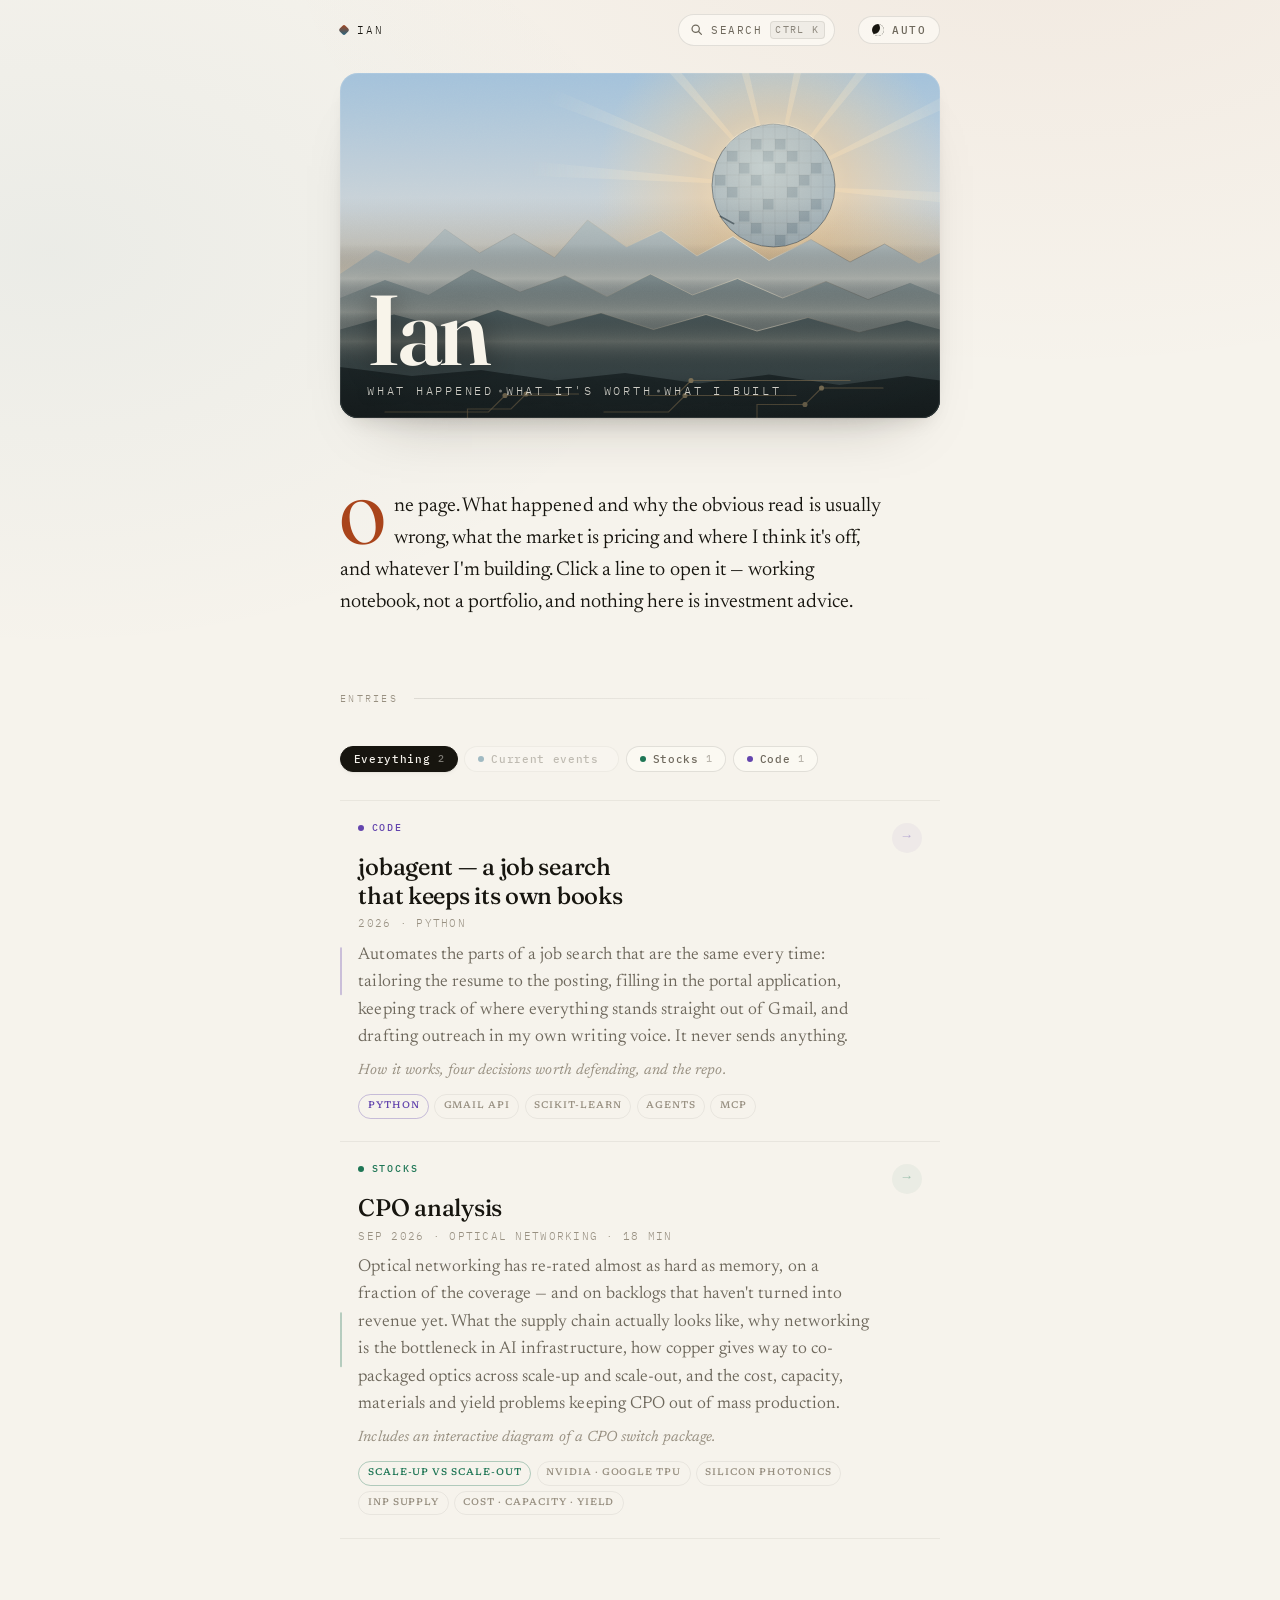
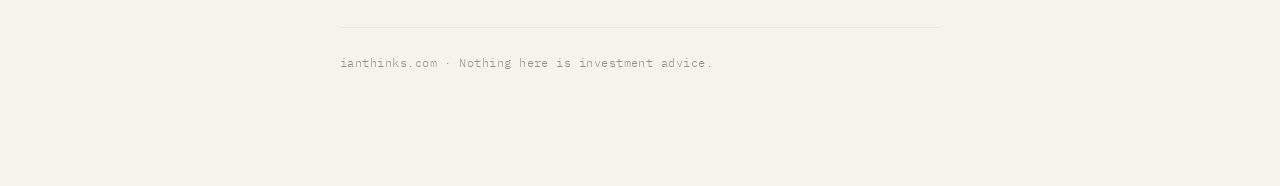
==== index.html @ 9e747ced "Initial commit: ianthinks.com One-page personal site — current events, stocks, and code. Static HTML" ====
<!doctype html>
<html lang="en">
<head>
<meta charset="utf-8">
<meta name="viewport" content="width=device-width, initial-scale=1">
<meta name="color-scheme" content="light dark">
<title>Ian</title>
<meta name="description" content="Current events worth a second look, what I think the market is pricing wrong, and the things I'm building.">
<link rel="canonical" href="https://ianthinks.com/">
<meta property="og:site_name" content="Ian">
<meta property="og:title" content="Ian">
<meta property="og:description" content="Current events worth a second look, what I think the market is pricing wrong, and the things I'm building.">
<meta property="og:url" content="https://ianthinks.com/">
<meta property="og:type" content="website">
<meta property="og:image" content="https://ianthinks.com/og.png">
<meta property="og:image:width" content="1200">
<meta property="og:image:height" content="630">
<meta property="og:image:alt" content="A silicon wafer rising like a sun over mountain ridges, with circuit traces in the foreground.">
<meta name="twitter:card" content="summary_large_image">
<link rel="preconnect" href="https://fonts.googleapis.com">
<link rel="preconnect" href="https://fonts.gstatic.com" crossorigin>
<link rel="stylesheet" href="https://fonts.googleapis.com/css2?family=Fraunces:ital,opsz,wght,SOFT,WONK@0,9..144,300..700,0..100,0..1&family=Newsreader:ital,opsz,wght@0,6..72,300..600;1,6..72,300..500&family=IBM+Plex+Mono:wght@400;500&display=swap">
<link rel="stylesheet" href="style.css">
<link rel="icon" href="data:image/svg+xml,<svg xmlns='http://www.w3.org/2000/svg' viewBox='0 0 32 32'><rect width='32' height='32' rx='7' fill='%23161410'/><circle cx='16' cy='16' r='7.5' fill='none' stroke='%23e9a36b' stroke-width='2.4'/><circle cx='16' cy='16' r='2.2' fill='%23e9a36b'/></svg>">
<script>
  /* set the theme before first paint so there's no flash */
  try {
    var t = localStorage.getItem('theme');
    if (t === 'light' || t === 'dark') document.documentElement.dataset.theme = t;
  } catch (e) {}
</script>
</head>
<body>
<div class="progress" aria-hidden="true"></div>
<div class="wrap">

  <div class="topbar" id="topbar">
    <a class="mark" href="#top">Ian</a>
    <button id="theme-toggle" class="icon-btn" type="button"
            aria-label="Switch colour theme" title="Switch colour theme">
      <span class="theme-icon" aria-hidden="true"></span>
      <span class="theme-label">Auto</span>
    </button>
  </div>

  <div class="hero" id="hero">
    <svg viewBox="0 0 800 460" role="img" aria-label="A silicon wafer rising like a sun through light rays over four layers of jagged mountain ridges, with circuit traces running through the dark foreground.">
      <defs>
        <linearGradient id="sky" x1="0" y1="0" x2="0" y2="1">
          <stop offset="0"    class="sky-0"/>
          <stop offset="0.40" class="sky-1"/>
          <stop offset="0.70" class="sky-2"/>
          <stop offset="1"    class="sky-3"/>
        </linearGradient>
        <radialGradient id="glow">
          <stop offset="0"    class="glow-in"/>
          <stop offset="0.42" class="glow-mid"/>
          <stop offset="1"    class="glow-out"/>
        </radialGradient>
        <radialGradient id="horizon">
          <stop offset="0"    class="glow-mid"/>
          <stop offset="1"    class="glow-out"/>
        </radialGradient>
        <linearGradient id="haze" x1="0" y1="0" x2="0" y2="1">
          <stop offset="0"   class="haze-out"/>
          <stop offset="0.5" class="haze-in"/>
          <stop offset="1"   class="haze-out"/>
        </linearGradient>
        <!-- crest highlight: brightest where it faces the sun -->
        <linearGradient id="rim" x1="0" y1="0" x2="1" y2="0">
          <stop offset="0.12" class="rim-out"/>
          <stop offset="0.52" class="rim-mid"/>
          <stop offset="0.72" class="rim-in"/>
          <stop offset="0.96" class="rim-out"/>
        </linearGradient>
        <radialGradient id="rayfade" cx="578" cy="150" r="330" gradientUnits="userSpaceOnUse">
          <stop offset="0.08" stop-color="#fff" stop-opacity="0"/>
          <stop offset="0.3"  stop-color="#fff" stop-opacity="0.85"/>
          <stop offset="1"    stop-color="#fff" stop-opacity="0"/>
        </radialGradient>
        <mask id="raymask">
          <rect width="800" height="460" fill="url(#rayfade)"/>
        </mask>
        <!-- sunlight washing across the wafer, so it reads as the light source -->
        <radialGradient id="sunwash" cx="0.42" cy="0.34" r="0.78">
          <stop offset="0" class="wash-in"/>
          <stop offset="1" class="wash-out"/>
        </radialGradient>
        <clipPath id="wafer-clip"><circle cx="578" cy="150" r="82"/></clipPath>
      </defs>

      <rect width="800" height="460" fill="url(#sky)"/>

      <g class="stars">
        <circle cx="137" cy="106" r="1.3" style="--d:2.9s"/>
        <circle cx="177" cy="131" r="1.4" style="--d:3.1s"/>
        <circle cx="404" cy="42"  r="0.7" style="--d:2.2s"/>
        <circle cx="467" cy="18"  r="1.4" style="--d:1.4s"/>
        <circle cx="190" cy="14"  r="1.6" style="--d:4.4s"/>
        <circle cx="35"  cy="55"  r="1.1" style="--d:0.7s"/>
        <circle cx="754" cy="60"  r="0.8" style="--d:4.9s"/>
        <circle cx="106" cy="160" r="1.1" style="--d:3.3s"/>
        <circle cx="277" cy="77"  r="0.9" style="--d:0.2s"/>
        <circle cx="768" cy="182" r="1.4" style="--d:4.6s"/>
        <circle cx="463" cy="122" r="0.8" style="--d:2.9s"/>
        <circle cx="732" cy="176" r="1.1" style="--d:2.2s"/>
        <circle cx="362" cy="63"  r="1.6" style="--d:2.3s"/>
        <circle cx="29"  cy="21"  r="1.3" style="--d:6.0s"/>
        <circle cx="397" cy="88"  r="1.2" style="--d:4.5s"/>
        <circle cx="182" cy="94"  r="1.2" style="--d:3.7s"/>
        <circle cx="150" cy="32"  r="1.0" style="--d:5.6s"/>
        <circle cx="280" cy="103" r="1.0" style="--d:0.6s"/>
        <circle cx="59"  cy="134" r="1.4" style="--d:2.2s"/>
        <circle cx="713" cy="196" r="1.1" style="--d:5.9s"/>
        <circle cx="302" cy="43"  r="1.5" style="--d:1.0s"/>
        <circle cx="62"  cy="181" r="1.4" style="--d:2.9s"/>
        <circle cx="210" cy="49"  r="1.1" style="--d:1.0s"/>
        <circle cx="62"  cy="56"  r="1.5" style="--d:5.9s"/>
        <circle cx="206" cy="196" r="1.2" style="--d:4.4s"/>
        <circle cx="30"  cy="38"  r="1.5" style="--d:4.8s"/>
        <circle cx="342" cy="101" r="1.5" style="--d:1.8s"/>
        <circle cx="427" cy="47"  r="1.4" style="--d:0.1s"/>
        <circle cx="26"  cy="102" r="1.3" style="--d:5.1s"/>
        <circle cx="466" cy="45"  r="1.1" style="--d:5.8s"/>
        <circle cx="718" cy="27"  r="0.8" style="--d:0.6s"/>
        <circle cx="28"  cy="71"  r="0.8" style="--d:5.2s"/>
        <circle cx="430" cy="54"  r="1.1" style="--d:1.3s"/>
        <circle cx="138" cy="34"  r="1.0" style="--d:4.3s"/>
        <circle cx="439" cy="15"  r="1.3" style="--d:5.2s"/>
        <circle cx="86"  cy="206" r="1.0" style="--d:1.9s"/>
        <circle cx="258" cy="148" r="1.1" style="--d:3.9s"/>
        <circle cx="330" cy="22"  r="1.1" style="--d:2.6s"/>
        <circle cx="118" cy="224" r="1.0" style="--d:4.1s"/>
        <circle cx="244" cy="20"  r="0.9" style="--d:0.9s"/>
      </g>

      <!-- light rays, fanning out of the wafer -->
      <g class="rays" mask="url(#raymask)">
        <path d="M578,150 L156.7,-35.3 L146.3,-9.3 Z"/>
        <path d="M578,150 L286.8,-206.4 L265.6,-188.0 Z"/>
        <path d="M578,150 L480.3,-299.7 L453.1,-292.9 Z"/>
        <path d="M578,150 L687.3,-297.0 L659.9,-302.8 Z"/>
        <path d="M578,150 L872.2,-203.9 L850.2,-221.1 Z"/>
        <path d="M578,150 L997.5,-39.1 L985.3,-64.3 Z"/>
        <path d="M578,150 L1035.9,196.1 L1037.9,168.1 Z"/>
        <path d="M578,150 L120.1,103.9 L118.1,131.9 Z"/>
      </g>

      <circle class="halo" cx="578" cy="150" r="236" fill="url(#glow)"/>
      <ellipse class="horizon-glow" cx="578" cy="272" rx="430" ry="96" fill="url(#horizon)"/>

      <!-- the wafer, rising -->
      <g class="layer" data-depth="0.08">
        <g clip-path="url(#wafer-clip)">
          <circle cx="578" cy="150" r="82" class="wafer-face"/>
          <g class="wafer-die">
            <rect x="516" y="104" width="14" height="14"/>
            <rect x="516" y="152" width="14" height="14"/>
            <rect x="532" y="120" width="14" height="14"/>
            <rect x="532" y="184" width="14" height="14"/>
            <rect x="548" y="88"  width="14" height="14"/>
            <rect x="548" y="136" width="14" height="14"/>
            <rect x="548" y="200" width="14" height="14"/>
            <rect x="564" y="104" width="14" height="14"/>
            <rect x="564" y="168" width="14" height="14"/>
            <rect x="580" y="88"  width="14" height="14"/>
            <rect x="580" y="120" width="14" height="14"/>
            <rect x="580" y="216" width="14" height="14"/>
            <rect x="596" y="104" width="14" height="14"/>
            <rect x="596" y="152" width="14" height="14"/>
            <rect x="596" y="200" width="14" height="14"/>
            <rect x="612" y="136" width="14" height="14"/>
            <rect x="612" y="184" width="14" height="14"/>
            <rect x="628" y="120" width="14" height="14"/>
            <rect x="628" y="168" width="14" height="14"/>
            <rect x="500" y="136" width="14" height="14"/>
          </g>
          <g class="wafer-grid">
            <line x1="500" y1="60" x2="500" y2="240"/>
            <line x1="516" y1="60" x2="516" y2="240"/>
            <line x1="532" y1="60" x2="532" y2="240"/>
            <line x1="548" y1="60" x2="548" y2="240"/>
            <line x1="564" y1="60" x2="564" y2="240"/>
            <line x1="580" y1="60" x2="580" y2="240"/>
            <line x1="596" y1="60" x2="596" y2="240"/>
            <line x1="612" y1="60" x2="612" y2="240"/>
            <line x1="628" y1="60" x2="628" y2="240"/>
            <line x1="644" y1="60" x2="644" y2="240"/>
            <line x1="660" y1="60" x2="660" y2="240"/>
            <line x1="490" y1="72"  x2="670" y2="72"/>
            <line x1="490" y1="88"  x2="670" y2="88"/>
            <line x1="490" y1="104" x2="670" y2="104"/>
            <line x1="490" y1="120" x2="670" y2="120"/>
            <line x1="490" y1="136" x2="670" y2="136"/>
            <line x1="490" y1="152" x2="670" y2="152"/>
            <line x1="490" y1="168" x2="670" y2="168"/>
            <line x1="490" y1="184" x2="670" y2="184"/>
            <line x1="490" y1="200" x2="670" y2="200"/>
            <line x1="490" y1="216" x2="670" y2="216"/>
            <line x1="490" y1="232" x2="670" y2="232"/>
          </g>
          <circle cx="578" cy="150" r="82" fill="url(#sunwash)"/>
        </g>
        <circle cx="578" cy="150" r="82" class="wafer-edge"/>
        <!-- lit rim, where the light comes from -->
        <path class="wafer-rim" d="M514.3,98.4 A82 82 0 0 1 631.8,88.1"/>
        <path class="wafer-notch" d="M507,191 l18,10"/>
      </g>

      <!-- ridge 1, furthest and most jagged -->
      <g class="layer" data-depth="0.16">
        <path class="ridge-1" d="M0,268 L48,236 L92,254 L140,208 L186,240 L232,214 L286,246 L330,196 L382,232 L428,210 L476,244 L524,218 L572,250 L628,222 L680,252 L726,228 L772,254 L800,240 V480 H0 Z"/>
        <path class="crest" d="M0,268 L48,236 L92,254 L140,208 L186,240 L232,214 L286,246 L330,196 L382,232 L428,210 L476,244 L524,218 L572,250 L628,222 L680,252 L726,228 L772,254 L800,240"/>
      </g>
      <rect class="haze" x="0" y="228" width="800" height="92"/>

      <g class="layer" data-depth="0.30">
        <path class="ridge-2" d="M0,300 L60,276 L118,296 L176,262 L240,292 L300,270 L356,298 L414,268 L470,296 L530,274 L590,300 L648,278 L704,302 L760,280 L800,296 V480 H0 Z"/>
        <path class="crest" d="M0,300 L60,276 L118,296 L176,262 L240,292 L300,270 L356,298 L414,268 L470,296 L530,274 L590,300 L648,278 L704,302 L760,280 L800,296"/>
      </g>
      <rect class="haze" x="0" y="276" width="800" height="86"/>

      <g class="layer" data-depth="0.48">
        <path class="ridge-3" d="M0,342 L72,322 L140,340 L210,316 L278,338 L348,320 L418,342 L488,322 L556,344 L624,326 L692,346 L756,330 L800,342 V480 H0 Z"/>
        <path class="crest" d="M0,342 L72,322 L140,340 L210,316 L278,338 L348,320 L418,342 L488,322 L556,344 L624,326 L692,346 L756,330 L800,342"/>
      </g>
      <rect class="haze" x="0" y="318" width="800" height="80"/>

      <!-- nearest ridge: the board, in silhouette -->
      <g class="layer" data-depth="0.78">
        <path class="ridge-4" d="M0,392 L96,404 L188,396 L286,410 L380,400 L478,414 L572,402 L666,416 L756,404 L800,410 V480 H0 Z"/>
        <g class="trace" fill="none">
          <path d="M352,452 h86 l22,-22 h148"/>
          <path d="M408,430 h40 l20,-20 h212"/>
          <path d="M556,460 v-18 h64 l22,-22 h82"/>
          <path d="M60,452 h138 l22,-22 h84"/>
          <path d="M170,462 v-14 h58 l20,-20 h70"/>
        </g>
        <g class="via">
          <circle cx="460" cy="430" r="3.4" style="--d:0s"/>
          <circle cx="468" cy="410" r="3.4" style="--d:1.1s"/>
          <circle cx="642" cy="420" r="3.4" style="--d:2.2s"/>
          <circle cx="620" cy="442" r="3.4" style="--d:3.3s"/>
          <circle cx="220" cy="430" r="3.4" style="--d:1.7s"/>
          <circle cx="248" cy="428" r="3.4" style="--d:2.8s"/>
        </g>
      </g>
    </svg>

    <div class="hero-scrim" aria-hidden="true"></div>
    <div class="hero-vignette" aria-hidden="true"></div>

    <div class="hero-text">
      <h1>Ian</h1>
      <p class="tagline"><span>What happened</span><span>What it's worth</span><span>What I built</span></p>
    </div>
  </div>

  <div class="intro" id="top">
    <p>
      One page. What happened and why the obvious read is usually wrong, what the
      market is pricing and where I think it's off, and whatever I'm building.
      Click a line to open it — working notebook, not a portfolio, and nothing
      here is investment advice.
    </p>
  </div>

  <p class="section-rule">Entries</p>

  <nav class="filters" aria-label="Filter by topic">
    <button class="chip is-active" data-filter="all" aria-pressed="true"><span>Everything</span><span class="count" aria-hidden="true"></span></button>
    <button class="chip" data-filter="current" aria-pressed="false"><i class="dot d-current"></i><span>Current events</span><span class="count" aria-hidden="true"></span></button>
    <button class="chip" data-filter="markets" aria-pressed="false"><i class="dot d-markets"></i><span>Stocks</span><span class="count" aria-hidden="true"></span></button>
    <button class="chip" data-filter="code" aria-pressed="false"><i class="dot d-code"></i><span>Code</span><span class="count" aria-hidden="true"></span></button>
  </nav>
  <p class="sr-only" role="status" aria-live="polite" id="filter-status"></p>

  <!-- To add an entry: copy one <li>, set data-cat to current | markets | code,
       write the body inside .entry-body, keep newest first. -->
  <ul class="entries" id="feed">

    <li class="entry-item reveal" data-cat="code">
      <details class="entry-card">
        <summary class="entry">
          <span class="cat c-code"><i class="dot d-code"></i>Code</span>
          <span class="entry-title">jobagent — a job search that keeps its own books</span>
          <span class="entry-meta">2026 · Python</span>
          <span class="entry-note">
            Automates the parts of a job search that are the same every time: tailoring
            the resume to the posting, filling in the portal application, keeping track
            of where everything stands straight out of Gmail, and drafting outreach in my
            own writing voice. It never sends anything.
            <b class="entry-hint">How it works, four decisions worth defending, and the repo.</b>
          </span>
          <span class="entry-tags">
            <span>Python</span><span>Gmail API</span><span>scikit-learn</span><span>agents</span><span>MCP</span>
          </span>
          <span class="entry-arrow" aria-hidden="true">→</span>
        </summary>

        <div class="entry-body is-long">
          <p class="lede">
            I built jobagent for my own job search and ran it on that search the whole way
            through. That is where most of the design came from — each piece exists because
            something broke without it.
          </p>
          <p>
            It never sends anything. Every email it writes is an unsent Gmail draft that I
            read and send myself. After each run, an agent reads the whole search and leaves
            a brief of what needs me first.
          </p>

          <h3>How it works</h3>
          <ol>
            <li>
              <b>Tailor.</b> It prepares the resume against the posting rather than sending
              the same file everywhere — the wording that matches what the role actually
              asks for, drawn from my own material.
            </li>
            <li>
              <b>Apply.</b> It fills in the portal application, so the same name, dates and
              standing answers aren't retyped into a different form for the hundredth time.
              I review a completed application instead of writing one.
            </li>
            <li>
              <b>Read.</b> Every few hours it reads new mail. Application confirmations
              become sheet rows; rejections, interview invites and human replies update the
              status. Each hiring system formats its email differently, so a parser handles
              the common ones and two scikit-learn classifiers catch the wording the rules miss.
            </li>
            <li>
              <b>Research.</b> For an application with no contact yet, it works out who the
              right person to write to is, and how far that can be trusted, before anything
              gets drafted. What it finds stays on my machine — none of it is in the
              repository, and none of it is on this page.
            </li>
            <li>
              <b>Draft.</b> The email is written from a retrieval index over my own past
              outreach, so it sounds like me, then checked against how I actually write
              before it becomes a draft.
            </li>
            <li>
              <b>Judge.</b> An agent whose only tools are the project's own functions picks
              which cold applications deserve research today, drafts due follow-ups, and
              writes the brief. It has no tool that sends mail, and its budget is a hard
              cap in code.
            </li>
          </ol>

          <h3>Four decisions worth defending</h3>

          <p>
            <b>Learning behaviour instead of assuming it.</b> The follow-up scheduler needed
            a wait interval. Rather than pick a round number, it measures: pair each follow-up
            with the message before it to the same person and take the median gap. It came out
            shorter than I'd have guessed, which is the point — the interval comes from how I
            actually follow up, not from a figure that sounded about right. Getting the
            training labels right mattered more than
            the model. The obvious label — "is this a later message in the thread?" — is mostly
            replies to people who had already written back, and training on those produces a
            follow-up that opens "Thanks for getting back to me!" addressed to someone who
            never did. The labels come from Gmail thread state instead: a send with no inbound
            message before it is a genuine nudge into silence. That distinction is the whole feature.
          </p>

          <p>
            <b>Deriving state instead of storing it.</b> Every follow-up rule reads off the
            live Gmail thread rather than a local state file — they replied, skip; two sends
            of mine already, skip; a pending draft, skip. Nothing can drift out of sync with
            what was actually sent, and re-runs are safe by construction.
          </p>

          <p>
            <b>Refusing to guess.</b> When no contact can be verified, the run writes a
            <code>.SKIPPED</code> file explaining why instead of inventing a plausible name.
            A fabricated detail in a cold email is worse than no email: the recipient notices.
          </p>

          <p>
            <b>Public code, private search.</b> The repository is public; the search it ran
            is not in it. Identity, resume, application answers and anything it ever learned
            about another person live in gitignored files with <code>.example</code> templates
            beside them, and the test fixtures use invented people. Nothing about the sender is hard-coded, so
            anyone can clone it and run their own search without inheriting mine.
          </p>

          <h3>What it deliberately doesn't do</h3>
          <ul>
            <li>
              <b>No LinkedIn scraping.</b> Their terms prohibit automated collection, and
              breaking that risks your account. The helper only builds a search URL — you
              browse and pick the contact yourself.
            </li>
            <li>
              <b>No auto-sending.</b> Every email is created as a Gmail draft. You click
              Send yourself, every time.
            </li>
          </ul>

          <h3>Built with</h3>
          <p>
            Python 3.12 · Gmail, Sheets and Calendar APIs · scikit-learn · Claude (API, CLI,
            or an MCP server the project exposes) or Meta's Muse for the research and writing
            steps. Everything except research and drafting runs with no model at all.
          </p>
          <p>
            The architecture is enforced rather than described: one module declares which
            layer each file belongs to, and a test fails if any import points upward.
          </p>

          <pre data-lang="shell"><code>git clone https://github.com/ianisnotgoodatjava/cowork-job-app.git
cd cowork-job-app
python3 -m venv venv &amp;&amp; source venv/bin/activate
pip install -r requirements.txt &amp;&amp; pip install -e .
python cli.py setup</code></pre>

          <p><a class="repo-link" href="https://github.com/ianisnotgoodatjava/cowork-job-app">Repo ↗</a></p>
        </div>
      </details>
    </li>

    <!-- Entries go here. Three worked patterns — a current-events read, a
         stock write-up with a numbers table, a code project — are kept in
         _entry-examples.html. Paste one in and rewrite it.
         data-cat must be one of: current | markets | code -->

    <li class="entry-item reveal" data-cat="markets">
      <details class="entry-card">
        <summary class="entry">
          <span class="cat c-markets"><i class="dot d-markets"></i>Stocks</span>
          <span class="entry-title">CPO analysis</span>
          <span class="entry-meta">Sep 2026 · Optical networking · 18 min</span>
          <span class="entry-note">
            Optical networking has re-rated almost as hard as memory, on a fraction
            of the coverage — and on backlogs that haven't turned into revenue yet.
            What the supply chain actually looks like, why networking is the
            bottleneck in AI infrastructure, how copper gives way to co-packaged
            optics across scale-up and scale-out, and the cost, capacity, materials
            and yield problems keeping CPO out of mass production.
            <b class="entry-hint">Includes an interactive diagram of a CPO switch package.</b>
          </span>
          <span class="entry-tags">
            <span>Scale-up vs scale-out</span>
            <span>NVIDIA · Google TPU</span>
            <span>Silicon photonics</span>
            <span>InP supply</span>
            <span>Cost · capacity · yield</span>
          </span>
          <span class="entry-arrow" aria-hidden="true">→</span>
        </summary>
        <div class="entry-body is-long">
          <p class="lede">
            We've seen memory stocks rise at almost astronomical rates. Everyone knows
            SK Hynix, Micron, SanDisk, CXMT, Western Digital, and others. However, there
            is another group within semiconductors that has also experienced a meteoric
            rise in stock prices but has received significantly less media and analyst
            coverage: optical networking companies. These include AAOI, AXT, Coherent,
            Lumentum, Landmark Optoelectronics, and Zhongji Innolight, to name a few.
          </p>
          <p>
            These companies sit across the photonics and optical communications supply
            chain, which is considerably more complicated, less defined and consolidated,
            and uncertain than memory. It stretches from upstream materials and components
            — substrates, wafers, raw materials, FAUs, lasers — all the way downstream to
            transceivers and optical modules. Unlike memory, where the prevailing
            technologies and product roadmaps are relatively well defined, photonics is
            still evolving rapidly, with multiple competing technologies and architectures.
          </p>
          <p>
            At the same time, the industry is facing significant constraints in upstream
            materials and in manufacturing cost, yield, and capacity. Many companies
            already have significant order backlogs, but the revenue has not materialised
            yet. Forward multiples are based on projected demand in 2027, 2028, or even
            2029, rather than on revenue being recognised today, which makes them
            particularly vulnerable to the current macro environment. We are seeing more
            and more news and confirmed reports of delays in adoption. What follows is the
            adoption of optical technologies across both scale-up and scale-out
            architectures, and the various forms those technologies can take.
          </p>

          <h3>Why networking is the bottleneck</h3>
          <p>
            Photonics sits within a very crucial part of the AI infrastructure supply
            chain: networking. GPUs and CPUs are only useful if they can communicate with
            each other fast enough. With thousands of accelerators operating inside a data
            centre, the communication requirements become enormous. NVIDIA's GB300 can
            place 72 GPUs and 36 CPUs in a single rack, creating an extremely
            high-bandwidth communication requirement.
          </p>
          <p>
            It helps to split networking into two layers. <strong>Scale-up</strong> is
            communication between GPUs inside one tightly coupled domain, today usually a
            single rack, and it still relies mainly on high-speed copper.
            <strong>Scale-out</strong> is communication between racks, and it increasingly
            relies on optics. The rest of this piece follows that split.
          </p>
          <p>
            In NVIDIA's architecture, this can involve 1.6T optical transceiver modules —
            an aggregate 1.6 terabits per second, built from 8 × 200G lanes — with a total
            of 216 optical modules required for the system. We expect networking technology
            to keep advancing on both sides. On the scale-up side, from copper toward a
            mixture of copper and CPO; on the scale-out side, from traditional optical
            transceivers toward CPO. Bandwidth requirements keep climbing with it. 800G and
            1.6T are the mainstream standards today. By 2028, 3.2T is expected to enter mass
            production, while 6.4T could reach the sampling stage. Looking ahead to Feynman,
            the generation after Vera Rubin, the architecture is not yet entirely clear, so
            I won't go far into it below. But it is evident that CPO becomes a standard and
            the most important component of networking for both scale-up and scale-out.
          </p>

          <h3>Scale-up: NVIDIA</h3>
          <p>
            Using NVIDIA as an industry benchmark, the GB300, which uses the Oberon rack
            system, relies on copper for its scale-up connections. Vera Rubin, also on
            Oberon, is likewise expected to use copper. Rubin Ultra, expected to use the
            Kyber and Oberon rack systems respectively, is when traditional copper wiring
            begins to be replaced. The architecture could involve PCB midplanes and copper,
            or CPO and copper. The choice of routing architecture will depend in part on the
            switches used within the system.
          </p>
          <p>
            A small note here. There is still some uncertainty, but this appears to be the
            most concise way to think about it. In 2028, NVIDIA is expected to introduce two
            versions of Rubin Ultra: NVL144 and NVL576. The first is expected to use PCB
            midplane technology with flyover copper wire in the switch tray; the second a
            combination of copper and optics. NVL576 combines eight Oberon racks into a
            single system, which may blur the traditional definition of scale-up somewhat.
            I would still consider any architecture where the GPUs are connected within the
            same system to be part of scale-up networking.
          </p>
          <table class="mini">
            <thead><tr><th>Generation</th><th>Rack</th><th>Scale-up</th><th>Scale-out</th></tr></thead>
            <tbody>
              <tr><td>GB300</td><td>Oberon</td><td>Copper</td><td>1.6T pluggable, 8 × 200G — 216 modules</td></tr>
              <tr><td>Vera Rubin</td><td>Oberon</td><td>Copper</td><td>1.6T, 432 modules — or CPO plus optical switching</td></tr>
              <tr><td>Rubin Ultra NVL144</td><td>Oberon</td><td>PCB midplane + flyover copper</td><td>3.2T transceivers, 3.2T switches</td></tr>
              <tr><td>Rubin Ultra NVL576</td><td>Kyber</td><td>Copper in-rack, CPO between racks</td><td>3.2T transceivers, 3.2T switches</td></tr>
            </tbody>
          </table>
          <p>
            We know there are limits to traditional copper. Copper cables become
            increasingly thick and heavy as bandwidth requirements rise, while signal
            integrity deteriorates beyond roughly 2 to 3 metres, and sometimes shorter. That
            applies primarily to passive copper cables. There is an upgrade: Active
            Electrical Cables (AECs) incorporate retimers and other active components to
            extend usable transmission distances and maintain signal integrity. But AECs
            remain subject to the fundamental physical limitations of copper, particularly
            as bandwidth and link distances continue to increase.
          </p>
          <p>
            This brings us to another potential solution: the PCB midplane. A midplane has
            lower bandwidth than a direct copper cable for certain applications, but it
            offers several important advantages for high-density AI systems. Rather than
            relying on large bundles of individual copper cables, a midplane provides short,
            direct board-level electrical connections and can integrate multiple routing
            layers into a highly concentrated structure. That enables a High-Density
            Interconnect (HDI) architecture, improving space efficiency while helping
            maintain signal integrity over short distances.
          </p>
          <p>
            The NVL144 combines a massive multilayer PCB midplane, or orthogonal backplane,
            with copper flyover cables. The midplane serves as the central structural and
            electrical routing layer, enabling a high-density, 90-degree rack layout while
            eliminating the need for thousands of individual internal cables. It handles the
            dense, short-reach board-level connections, while flyover cables provide
            flexibility for connections that need greater reach or a different path.
          </p>
          <p>
            Some major players in PCB manufacturing for AI and HPC include Victory Giant
            Technology, WUS Printed Circuit, Tripod Technology, and Gold Circuit
            Electronics. TTM Technologies, while currently smaller in this particular
            market, is the major U.S. PCB player and has high potential. Victory Giant is
            one of the leading players in AI and high-performance computing PCBs and is
            pursuing aggressive capacity expansion. For one of the most critical materials
            in the PCB stack, copper-clad laminate (CCL), companies such as Elite Material
            (EMC) and Doosan are competing in the high-end, low-loss segment with M9-class
            materials, which are widely expected in Rubin Ultra. Elite Material appears
            particularly well positioned; based on current industry developments and its
            certification activity with NVIDIA, it could emerge as a major, or potentially
            dominant, player in high-end AI CCL.
          </p>
          <p>
            The second version is NVL576, which connects eight Oberon racks, each containing
            72 Rubin Ultra GPUs, using CPO between the racks in a two-tier, all-to-all
            network, while the scale-up connections within each rack remain copper-based.
            The longer-term solution will likely shift toward heavier use of optical
            interconnects, particularly in the Kyber rack system and even more so in
            Feynman.
          </p>
          <p>
            Optics have a fundamental advantage over electrical copper links: optical
            signals can travel significantly farther without the same degree of
            degradation, while optical links provide much higher bandwidth density and are
            less susceptible to electromagnetic interference. However, optics are not
            automatically the answer today. The technology still has to clear manufacturing
            yield, cost, power consumption, packaging, thermal management, and production
            capacity. More on all of that below.
          </p>
          <p>
            It's worth clarifying that this gradual shift from copper toward optical
            interconnects applies only to AI servers and high-performance computing
            infrastructure. Traditional servers are still largely dependent on copper, for
            two reasons. First, optical interconnects are significantly more expensive than
            conventional copper, and for traditional workloads the additional cost is often
            difficult to justify. Second, traditional servers generally do not have the same
            bandwidth, latency, and scale-up requirements. And within AI servers, copper is
            unlikely to be completely replaced — usage should decline as optics spread, but
            both PCB midplanes and CPO-based scale-up architectures retain some copper
            content.
          </p>

          <h3>Scale-up: Google</h3>
          <p>
            Any discussion of optical scale-up has to include Google's TPU. Google has used
            optics in its scale-up network since TPU v4, where optical circuit switches
            (OCS) connect groups of 64 chips into pods containing thousands of chips. The
            same approach continues into future generations.
          </p>
          <p>
            To understand why Google adopted optics so early, it helps to compare the two
            architectures. NVIDIA groups GPUs into a single domain connected through
            NVSwitch, which acts as a central switching layer. If GPU 15 wants to
            communicate with GPU 38, it sends the data to an NVSwitch, which forwards it to
            the destination — exactly one switch hop. Google, by contrast, does not use a
            central switch inside the pod. Each TPU connects directly to its neighbours
            through Inter-Chip Interconnect (ICI) ports, arranged in a 3D torus. Each chip
            has six neighbours: left, right, front, back, up, and down. To reach a TPU that
            is not a direct neighbour, data hops from chip to chip through the torus.
            Routing is therefore distributed across the network, which requires significant
            software engineering to coordinate.
          </p>
          <p>
            This topology gave Google a stronger reason to adopt optics early, for three
            reasons. First, physical distance: a torus has wraparound links that connect the
            edges of the grid back to each other, and in a large pod some of those links
            span racks, pushing beyond the practical reach of copper. Second, flexibility:
            optical circuit switches let Google reconfigure the topology in software,
            partition a pod into slices for different workloads, and route around failed
            chips. Third, latency: every additional hop adds latency, so shorter and more
            direct optical paths become increasingly valuable as pods scale.
          </p>

          <h3>Scale-out: NVIDIA</h3>
          <p>
            Using the Oberon system and NVL72 GB300 as a reference, the system can involve
            1.6T optical transceiver modules, 8 × 200G lanes, 216 optical modules in total.
            In the Vera Rubin Oberon architecture there are two configurations. One still
            uses 1.6T optical transceivers, with a 1.6T CPO ToR switch and 8 × 200G lanes,
            but with a higher total number of connections — roughly double the modules of
            the GB300 generation, 432 for the system. The other adopts a CPO solution,
            combining 1.6T optical transceivers with optical switching. Looking ahead to
            Rubin Ultra and the Kyber rack system, both configurations are expected to move
            to 3.2T optical transceivers paired with 3.2T optical switches.
          </p>
          <p>
            Evidently, unlike scale-up networking, which still relies heavily on copper,
            pluggable optical transceivers are the mainstream solution for scale-out today,
            given the longer distances and higher bandwidth involved. But as bandwidth
            continues to increase, the industry appears to be gradually moving toward CPO. I
            use CPO here as a general reference for that transition. Depending on the
            specific architecture, the eventual solution may be closer to NPO than to true
            CPO. Regardless of whether the industry ultimately adopts CPO, NPO, or a
            combination of both, the broader trend is toward moving optical components
            closer to the switching or compute silicon and away from traditional pluggable
            transceivers.
          </p>

          <h3>From pluggables to co-packaged optics</h3>
          <p>
            This is a useful way to classify the roadmap. Today the industry is still
            largely centred on <strong>pluggable optics</strong>, where the transceiver sits
            at the front panel and connects to the ASIC through relatively long electrical
            traces. The next step moves the optics closer to the ASIC: <strong>On-Board
            Optics (OBO)</strong>, where the optical engine is placed directly on the PCB,
            then <strong>Near-Package Optics (NPO)</strong>, where the engine is positioned
            much closer to the ASIC on a high-performance substrate. The next major step is
            <strong>Co-Packaged Optics (CPO)</strong>, where the optical engine and ASIC are
            integrated within the same package, substantially shortening the electrical path
            between them. The last is the <strong>Optoelectronic Integrated Circuit
            (OEIC)</strong>, where the optical function is integrated into the chip itself —
            far too advanced for current technology.
          </p>
          <p>
            CPO is a sharp break from today's pluggables. A pluggable is a standalone,
            hot-swappable module in the switch's front panel; CPO places the optics directly
            on the same package as the switch chip or GPU. Pluggables are dominated by two
            kinds. <strong>EML modules</strong> pair each lane with its own
            electro-absorption modulated laser built on an indium phosphide (InP) chip, with
            the laser inside the module. They deliver excellent signal quality at high speed
            but are costly and supply-constrained. <strong>Silicon photonics (SiPh)
            modules</strong> build the optics on silicon wafers and share one
            continuous-wave (CW) laser across several lanes. Because many optical functions
            sit on one silicon chip, they use fewer discrete parts, pack more bandwidth into
            less space, and cost less at scale — and those advantages grow as speeds move
            from 800G to 1.6T and beyond.
          </p>
          <p>
            Silicon photonics is also the foundation of CPO. The role of EMLs is expected to
            gradually diminish, while CW lasers gain share, potentially approaching 50% by
            2028, and become the mainstream solution in the CPO era. Both rely on a DSP to
            clean up the signal, which becomes a major power and cost burden at 800G and
            1.6T. Still, pluggables are easy to replace when they fail and have better
            yield, since each module is tested on its own. This is the part that gets
            replaced and goes obsolete with the mass adoption of CPO.
          </p>

          <h3>Inside a CPO switch</h3>
          <p>
            This is roughly what a CPO switch architecture looks like at a high level. It
            essentially replaces the DSP.
          </p>
          <!-- Interactive CPO package diagram. Behaviour lives in app.js under
               "co-packaged optics diagram"; the <dl class="cpo-key"> below is
               both the copy source for the panel and the no-JS fallback. -->
          <figure class="cpo" id="cpo">
            <div class="cpo-head">
              <p class="cpo-eyebrow">Inside a CPO switch · click any block</p>
              <div class="cpo-runs">
                <button class="cpo-btn" type="button" data-flow="tx">Transmit path</button>
                <button class="cpo-btn" type="button" data-flow="rx">Receive path</button>
                <button class="cpo-btn cpo-btn--ghost" type="button" data-flow="reset">Reset</button>
              </div>
            </div>

            <div class="cpo-stage">
              <svg viewBox="0 0 720 420" role="img"
                   aria-label="A co-packaged optics switch: a switch ASIC at the centre of a package substrate, flanked by optical engines made of an electronic IC and a photonic IC, each coupled through a fiber attach unit to a fiber ribbon leaving the package, with an external continuous-wave laser feeding light in from off-package.">

                <!-- external light source -->
                <g class="cpo-part" data-part="laser" tabindex="0" role="button" aria-label="External continuous-wave laser">
                  <rect class="cpo-box cpo-laser" x="26" y="14" width="168" height="48" rx="8"/>
                  <text class="cpo-lbl" x="110" y="36" text-anchor="middle">External CW laser</text>
                  <text class="cpo-sub" x="110" y="51" text-anchor="middle">InP · deliberately off-package</text>
                </g>

                <!-- the package -->
                <g class="cpo-part" data-part="board" tabindex="0" role="button" aria-label="Package substrate and interposer">
                  <rect class="cpo-board" x="140" y="96" width="440" height="296" rx="16"/>
                  <g class="cpo-via">
                    <circle cx="176" cy="368" r="2"/><circle cx="206" cy="368" r="2"/>
                    <circle cx="236" cy="368" r="2"/><circle cx="266" cy="368" r="2"/>
                    <circle cx="296" cy="368" r="2"/><circle cx="326" cy="368" r="2"/>
                    <circle cx="356" cy="368" r="2"/><circle cx="386" cy="368" r="2"/>
                    <circle cx="416" cy="368" r="2"/><circle cx="446" cy="368" r="2"/>
                    <circle cx="476" cy="368" r="2"/><circle cx="506" cy="368" r="2"/>
                    <circle cx="536" cy="368" r="2"/>
                  </g>
                  <text class="cpo-sub" x="360" y="385" text-anchor="middle">Package substrate / interposer</text>
                </g>

                <!-- laser feed, into each photonic IC — painted after the substrate so it
                     reads as fiber running over the package -->
                <g class="cpo-cw" fill="none" data-cw>
                  <path d="M160,62 C206,96 196,150 199,200"/>
                  <path d="M194,30 C330,8 486,28 512,80 C520,108 521,160 521,200"/>
                </g>

                <!-- the engines that aren't drawn out -->
                <rect class="cpo-ghost" x="290" y="120" width="140" height="52" rx="8"/>
                <text class="cpo-sub cpo-faint" x="360" y="150" text-anchor="middle">more optical engines</text>
                <rect class="cpo-ghost" x="290" y="306" width="140" height="52" rx="8"/>
                <text class="cpo-sub cpo-faint" x="360" y="336" text-anchor="middle">more optical engines</text>

                <!-- switch ASIC -->
                <g class="cpo-part" data-part="asic" tabindex="0" role="button" aria-label="Switch ASIC">
                  <rect class="cpo-box cpo-asic" x="288" y="200" width="144" height="92" rx="10"/>
                  <text class="cpo-lbl" x="360" y="242" text-anchor="middle">Switch ASIC</text>
                  <text class="cpo-sub" x="360" y="259" text-anchor="middle">no DSP in the path</text>
                </g>

                <!-- short electrical hops, ASIC to each EIC -->
                <g class="cpo-el" fill="none">
                  <path d="M274,222 H288"/><path d="M274,246 H288"/><path d="M274,270 H288"/>
                  <path d="M432,222 H446"/><path d="M432,246 H446"/><path d="M432,270 H446"/>
                </g>

                <!-- receive-side engine -->
                <g class="cpo-part" data-part="engine" tabindex="0" role="button" aria-label="Optical engine, receive side">
                  <rect class="cpo-engine" x="168" y="194" width="112" height="104" rx="10"/>
                  <text class="cpo-sub cpo-faint" x="224" y="208" text-anchor="middle">optical engine</text>
                </g>
                <g class="cpo-part" data-part="pic" tabindex="0" role="button" aria-label="Photonic integrated circuit">
                  <rect class="cpo-box cpo-pic" x="174" y="214" width="50" height="76" rx="6"/>
                  <text class="cpo-lbl cpo-lbl--sm" x="199" y="243" text-anchor="middle">PIC</text>
                  <text class="cpo-sub" x="199" y="259" text-anchor="middle">mod · PD</text>
                  <text class="cpo-sub" x="199" y="272" text-anchor="middle">MUX</text>
                </g>
                <g class="cpo-part" data-part="eic" tabindex="0" role="button" aria-label="Electronic integrated circuit">
                  <rect class="cpo-box cpo-eic" x="228" y="214" width="46" height="76" rx="6"/>
                  <text class="cpo-lbl cpo-lbl--sm" x="251" y="243" text-anchor="middle">EIC</text>
                  <text class="cpo-sub" x="251" y="259" text-anchor="middle">driver</text>
                  <text class="cpo-sub" x="251" y="272" text-anchor="middle">TIA</text>
                </g>
                <g class="cpo-part" data-part="fau" tabindex="0" role="button" aria-label="Fiber attach unit">
                  <rect class="cpo-box cpo-fau" x="140" y="232" width="28" height="40" rx="5"/>
                  <text class="cpo-sub" x="154" y="256" text-anchor="middle">FAU</text>
                </g>

                <!-- transmit-side engine -->
                <g class="cpo-part" data-part="engine" tabindex="0" role="button" aria-label="Optical engine, transmit side">
                  <rect class="cpo-engine" x="440" y="194" width="112" height="104" rx="10"/>
                  <text class="cpo-sub cpo-faint" x="496" y="208" text-anchor="middle">optical engine</text>
                </g>
                <g class="cpo-part" data-part="eic" tabindex="0" role="button" aria-label="Electronic integrated circuit">
                  <rect class="cpo-box cpo-eic" x="446" y="214" width="46" height="76" rx="6"/>
                  <text class="cpo-lbl cpo-lbl--sm" x="469" y="243" text-anchor="middle">EIC</text>
                  <text class="cpo-sub" x="469" y="259" text-anchor="middle">driver</text>
                  <text class="cpo-sub" x="469" y="272" text-anchor="middle">TIA</text>
                </g>
                <g class="cpo-part" data-part="pic" tabindex="0" role="button" aria-label="Photonic integrated circuit">
                  <rect class="cpo-box cpo-pic" x="496" y="214" width="50" height="76" rx="6"/>
                  <text class="cpo-lbl cpo-lbl--sm" x="521" y="243" text-anchor="middle">PIC</text>
                  <text class="cpo-sub" x="521" y="259" text-anchor="middle">mod · PD</text>
                  <text class="cpo-sub" x="521" y="272" text-anchor="middle">MUX</text>
                </g>
                <g class="cpo-part" data-part="fau" tabindex="0" role="button" aria-label="Fiber attach unit">
                  <rect class="cpo-box cpo-fau" x="552" y="232" width="28" height="40" rx="5"/>
                  <text class="cpo-sub" x="566" y="256" text-anchor="middle">FAU</text>
                </g>

                <!-- fiber out, both sides -->
                <g class="cpo-part" data-part="fiber" tabindex="0" role="button" aria-label="Fiber ribbon to the network">
                  <g class="cpo-hit" fill="none">
                    <path d="M140,238 C96,234 60,202 10,188"/>
                    <path d="M140,252 C96,252 60,252 10,252"/>
                    <path d="M140,266 C96,270 60,300 10,314"/>
                    <path d="M580,238 C624,234 660,202 710,188"/>
                    <path d="M580,252 C624,252 660,252 710,252"/>
                    <path d="M580,266 C624,270 660,300 710,314"/>
                  </g>
                  <g class="cpo-fiber" fill="none">
                    <path d="M140,238 C96,234 60,202 10,188"/>
                    <path d="M140,252 C96,252 60,252 10,252"/>
                    <path d="M140,266 C96,270 60,300 10,314"/>
                    <path d="M580,238 C624,234 660,202 710,188"/>
                    <path d="M580,252 C624,252 660,252 710,252"/>
                    <path d="M580,266 C624,270 660,300 710,314"/>
                  </g>
                  <text class="cpo-sub cpo-faint" x="62" y="344" text-anchor="middle">from the network</text>
                  <text class="cpo-sub cpo-faint" x="658" y="344" text-anchor="middle">to the network</text>
                </g>

                <!-- animation rails, never painted -->
                <path id="cpo-tx" class="cpo-rail" d="M360,246 L432,246 L446,246 L492,246 L546,246 L580,246 L710,250"/>
                <path id="cpo-rx" class="cpo-rail" d="M10,250 L140,246 L174,246 L224,246 L274,246 L288,246 L360,246"/>
                <circle class="cpo-dot" r="6" cx="-20" cy="-20"/>
              </svg>
            </div>

            <div class="cpo-panel" role="status" aria-live="polite">
              <p class="cpo-panel-title">Co-packaged optics, at a high level</p>
              <p class="cpo-panel-text">The optics move onto the switch package. Click a block for what it does, or run the transmit and receive paths to follow a signal through it.</p>
            </div>

            <ul class="cpo-legend">
              <li><i class="cpo-sw cpo-sw--el"></i>Electrical</li>
              <li><i class="cpo-sw cpo-sw--opt"></i>Optical data</li>
              <li><i class="cpo-sw cpo-sw--cw"></i>CW light from the laser</li>
            </ul>

            <dl class="cpo-key">
              <dt data-part="board">Substrate / interposer</dt>
              <dd>The floor of the package. It carries the physical and electrical connections between the switch ASIC, the optical engines and everything else sitting on it.</dd>

              <dt data-part="asic">Switch ASIC</dt>
              <dd>The core of the system, directing traffic between the optical links. Because the optics are millimetres away instead of out at the front panel, the long electrical trace — and with it the DSP that a pluggable needs to clean up the signal — is designed out. That DSP is a major power and cost burden at 800G and 1.6T.</dd>

              <dt data-part="engine">Optical engine</dt>
              <dd>One PIC plus one EIC, several of them arranged around the ASIC. Every engine runs in both directions; receive is drawn on the left and transmit on the right here only to keep the two paths readable.</dd>

              <dt data-part="pic">PIC — photonic integrated circuit</dt>
              <dd>The optical half: modulators, photodetectors, and the wavelength multiplexers and demultiplexers. Built on silicon photonics, which is the foundation CPO is built on — many optical functions on one silicon chip, fewer discrete parts, more bandwidth in less space.</dd>

              <dt data-part="eic">EIC — electronic integrated circuit</dt>
              <dd>The electronic half: the drivers that swing the modulators on the transmit side, and the transimpedance amplifiers that amplify what the photodetectors hand back on the receive side.</dd>

              <dt data-part="fau">FAU — fiber attach unit</dt>
              <dd>The physical coupling between the engine and the outside world. Alignment and bonding here are at very small dimensions, and the packaging difficulty extends into the FAU itself — one of the reasons CPO yields are hard.</dd>

              <dt data-part="laser">External CW laser</dt>
              <dd>The light source, kept off the package on purpose. Lasers have a much shorter service life than the silicon around them and run hot; integrating one would mean replacing the whole assembly when it failed. High-power InP continuous-wave lasers lead for both scale-up and scale-out. VCSELs suit shorter scale-up reach, and microLEDs are an early option for very short links.</dd>

              <dt data-part="fiber">Fiber ribbon</dt>
              <dd>Out to the rest of the network. Optics carry far more bandwidth per millimetre of edge than copper, travel much further before the signal degrades, and are indifferent to electromagnetic interference.</dd>
            </dl>

            <figcaption>A CPO switch at a high level: the optical engines ring the ASIC, the laser stays outside, and the electrical path shrinks from a front-panel trace to a few millimetres of package wiring.</figcaption>
          </figure>
          <p>
            At the bottom is the substrate or interposer, which provides the physical and
            electrical connections between the different components. At the centre is the
            switch ASIC, the core of the system, directing data traffic between the optical
            links. Surrounding it are the optical engines. Each engine consists primarily of
            two parts: a Photonic Integrated Circuit (PIC) and an Electronic Integrated
            Circuit (EIC). The PIC contains the key optical components — modulators,
            photodetectors, wavelength multiplexers (MUX) and demultiplexers (DEMUX). The
            EIC contains the key electronic components — drivers and transimpedance
            amplifiers (TIAs). The engines connect to the external optical network through
            fiber attach units (FAUs).
          </p>
          <p>
            The laser or light source is a critical component of CPO, with different
            technologies trading off reach, power efficiency, bandwidth density, cost, and
            maturity. It needs emphasising that this is still an <em>external</em> light
            source. CW lasers, particularly high-power InP lasers used as external light
            sources for silicon-photonics engines, are the leading approach and can support
            both scale-up and scale-out. VCSELs are another option, particularly for
            shorter-reach scale-up links; they benefit from a mature ecosystem, high-speed
            modulation, strong energy efficiency, and potentially lower cost, although their
            reach is generally shorter. MicroLEDs are an emerging option for very
            short-reach interconnects, with potential advantages in energy efficiency,
            latency, and cost, but they remain less mature and cover less distance.
          </p>
          <p>
            The signal flow can then be understood step by step. On the transmit side, the
            switch ASIC sends an electrical signal to the EIC, where the driver drives the
            modulator on the PIC. In the external-laser SiPh implementation, the laser
            provides the continuous-wave light, and the modulator converts the electrical
            data into an optical signal. The optical signal then passes through the FAU and
            into the fiber. On the receive side, the optical signal enters through the FAU
            and reaches the PIC, where the photodetector converts it back into an electrical
            signal. That signal goes to the TIA, which amplifies and conditions it before
            sending it back toward the switch ASIC.
          </p>

          <h3>Who actually builds it</h3>
          <p>
            At the system level, Broadcom and NVIDIA lead CPO development, with Marvell and
            MediaTek also building solutions. TSMC is the default foundry for the photonic
            chips, though reports suggest UMC and Intel may win a piece of the business.
            Beneath these chip designers, vertical integration runs through the supply chain,
            and several players stand out.
          </p>
          <p>
            Coherent and Lumentum are the two most important laser suppliers, but they are
            generally seen as strong in different ways. Coherent leads on output: it has the
            broadest product range, from lasers and EMLs to silicon photonics and finished
            transceivers, and it was the first to move indium phosphide production onto
            larger 6-inch wafers. Lumentum is widely viewed as the technology leader at the
            cutting edge — early to ship 200G-per-lane EMLs for 1.6T modules, and a leading
            supplier of the ultra-high-power CW lasers that CPO requires. NVIDIA's $2 billion
            investment in each suggests how important they are.
          </p>
          <p>
            Marvell supplies the DSPs inside most high-speed transceivers, builds silicon
            photonics engines, and strengthened its optical interconnect and CPO position by
            acquiring Celestial AI. TSMC manufactures the photonic chips and provides the
            COUPE advanced packaging that ties optics to the switch — an irreplaceable role
            in manufacturing. InnoLight, the world's largest transceiver maker, is moving
            upstream into silicon photonics to get a slice of the CPO era. In Japan,
            Sumitomo Electric makes indium phosphide lasers and EMLs as well as optical fiber
            and connectivity products, giving it a presence across both the light source and
            the cabling CPO systems depend on.
          </p>
          <p>
            Evidently, many of these companies play multiple roles across the value chain,
            producing everything from lasers and photonic chips to finished optical modules,
            and in some cases competing directly with their own customers. That highlights
            the uncertainty surrounding how the technology will evolve and how market share
            may ultimately be distributed. Beyond the major players there is also a long tail
            of smaller specialists — component manufacturers, packaging and assembly
            providers — filling critical gaps with specialised components, manufacturing
            capacity, and technical expertise.
          </p>

          <h3>Why CPO isn't here yet</h3>
          <p>
            Talk about how much more distance it can cover, how much better the signal is,
            how much more advanced the technology is. There is so much to praise — so why is
            CPO not yet in mass production?
          </p>
          <p>
            <strong>Cost.</strong> The exact price is uncertain and difficult to determine,
            and much of it is confidential. But it is significantly more expensive than
            optical transceivers, and far more so than AECs and copper. The replacement cost
            is much higher too. When a pluggable transceiver breaks down, you replace the
            transceiver. With CPO, the optical engine is integrated much more closely with
            the switch package, so a failure requires replacing a much larger portion of the
            system rather than one module. This is also one of the reasons the laser source
            is kept external. Imagine the laser integrated into the package and then failing:
            given that lasers have a significantly shorter service life than other
            components, how much more expensive and complicated would it be to replace the
            whole assembly? The other concern is overheating taking everything down with it,
            which becomes a bigger issue with the laser inside the package.
          </p>
          <p>
            <strong>Capacity.</strong> Foundry capacity and laser supply are the two primary
            constraints. Take COUPE from TSMC, an enabling technology for CPO. According to
            TrendForce, TSMC's PIC capacity is expected to increase from around 500 wafers
            per month to 10,000 by the second quarter of 2026, rise further to 15,000 by the
            fourth quarter, and reach at least 25,000 per month by 2028.
          </p>
          <div class="chart" data-kind="bar"
               data-values="500,10000,15000,25000"
               data-labels="Now,2Q26,4Q26,2028"
               data-unit=" wpm"
               data-caption="TSMC PIC wafer capacity per month, per TrendForce"></div>
          <p>
            TSMC's strength is not only foundry capacity but also advanced packaging, which
            is particularly important for integrating photonics with compute and makes TSMC
            the number one player here as well. But advanced foundry and packaging capacity
            is already constrained, so this will likely still be insufficient to meet demand.
            Intel's Optical Compute Interconnect (OCI) is another interesting technology that
            could let Intel compete in this market, but it is still in testing and
            development, so its ability to compete at scale remains to be demonstrated.
          </p>
          <p>
            <strong>Materials.</strong> The laser source is significant because of the
            underlying semiconductor materials and the complexity of manufacturing them. In
            addition to silicon, these materials are used because of their ability to
            efficiently emit and manipulate light. Gallium arsenide (GaAs) and indium
            phosphide (InP) are two of the key ones, with InP particularly scarce and
            increasingly important for advanced optical applications. Growing InP crystals is
            difficult because phosphorus is highly volatile and can evaporate easily during
            crystal growth, making the material harder to manufacture at scale. Sumitomo
            Electric Industries, AXT Inc. (United States, with manufacturing in China), and
            JX Advanced Metals are the three major players in the InP substrate supply chain.
            On top of that, China put InP under export licensing in February 2025, requiring
            a permit for every customer order, further constraining an already inadequate
            supply. The same tightness applies to EML and CW lasers: demand is driven by the
            rapid expansion of AI servers, migration to higher speeds, and the rising number
            of optical connections per data centre. Coherent and Lumentum are actively
            expanding capacity, but supply may still remain tight.
          </p>
          <p>
            <strong>Yield.</strong> Exact figures are confidential, but CPO faces
            significantly greater yield challenges than conventional pluggable transceivers
            and copper. That is largely a result of the complexity of advanced packaging.
            Silicon and InP have different coefficients of thermal expansion, meaning they
            expand and contract at different rates as temperatures change, so one side
            stretches more than the other; repeated thousands of times, it leads to
            malfunction. CPO also requires the integration of multiple components and
            processes, including high-precision alignment and bonding at very small
            dimensions. These processes need highly specialised equipment and expertise, and
            even small alignment or bonding errors can affect optical performance. The
            packaging issue extends to FAUs as well, making the whole thing very hard to
            produce. Finally, because CPO is still relatively new and less mature, testing
            and screening are less established than for conventional pluggables, which makes
            it harder to identify and correct defects early — another challenge for
            achieving consistently high yields.
          </p>

          <h3>Where that leaves it</h3>
          <p>
            Put the pieces together and the direction is not really in dispute.
            Networking is the binding constraint on AI infrastructure, copper runs out
            of road somewhere around two to three metres, and every roadmap on the table
            — NVIDIA's, Google's, Broadcom's — walks the optics closer to the silicon.
            CPO is where that ends up. What is in dispute is when, in what form (CPO,
            NPO, or some mix of the two), and who keeps the margin once it arrives.
          </p>
          <p>
            That gap between direction and timing is the whole problem with the stocks.
            The technology is years from settled while the multiples already discount
            2027 to 2029 demand. Cost, foundry and packaging capacity, InP supply, and
            yield are each independently capable of pushing adoption out by a year, and
            most of them are physical constraints that money cannot solve quickly — you
            cannot tell a phosphorus crystal to grow faster, and TSMC's advanced
            packaging line is oversubscribed before CPO gets near it. Meanwhile the
            backlogs are real but unconverted, and the companies holding them compete
            with their own customers across half the layers of the stack.
          </p>
          <p>
            So what I would watch is not demand. Demand is not the question. It is
            conversion: CPO shipping in volume rather than sampling, COUPE capacity
            landing on something like the schedule it has been given, InP substrate
            supply loosening or tightening further, and the first credible yield numbers
            out of anyone's packaging line. Those are what turn a backlog into revenue.
            Until they move, these multiples are a bet on a timeline more than on a
            technology — and timelines in photonics have a long history of slipping to
            the right.
          </p>

          <p class="dateline">Written 19 September 2026.</p>
          <p class="disclaimer">
            Not investment advice, and not a recommendation to buy or sell anything. I
            am not a licensed advisor. This is a working note put together from public
            reporting, company disclosures and third-party estimates, and parts of it
            rest on roadmaps that are unannounced, subject to change, or simply rumoured
            — architecture, generation names and timing all move. Yield, cost and
            capacity figures in this industry are confidential, so numbers here are
            estimates and dates are expectations rather than facts. I may hold positions
            in companies mentioned and may change them without updating this page. Do
            your own work.
          </p>
        </div>
      </details>
    </li>

  </ul>

  <p class="empty" id="noresults" hidden>Nothing filed under that yet.</p>

  <section class="coming" id="coming">
    <h2>What goes here</h2>
    <ul class="coming-list">
      <li>
        <span class="cat c-current"><i class="dot d-current"></i>Current events</span>
        <p>What happened, and why the obvious read is usually wrong.</p>
      </li>
      <li>
        <span class="cat c-markets"><i class="dot d-markets"></i>Stocks</span>
        <p>What the price implies, and which assumption I'd take the other side of.</p>
      </li>
      <li>
        <span class="cat c-code"><i class="dot d-code"></i>Code</span>
        <p>Things I built, and what broke along the way.</p>
      </li>
    </ul>
    <p class="coming-note">First entries going up shortly.</p>
  </section>


  <footer>
    <p>ianthinks.com · Nothing here is investment advice.</p>
  </footer>

</div>
<script src="app.js"></script>
</body>
</html>
---- style.css ----
/* hidden must win over component display rules */
[hidden]{display:none!important}

/* ============================================================
   ian — stylesheet
   Light = warm paper. Dark = deep ink with a dawn-lit hero.
   ============================================================ */

/* ---------------------------------------------------- tokens */
:root {
  /* surface */
  --bg:        #f6f3ec;
  --bg-tint-a: rgba(168, 67, 26, .055);
  --bg-tint-b: rgba(31, 101, 132, .05);
  --card:      #fffdf8;
  --card-2:    #fbf8f1;
  --ink:       #16140e;
  --muted:     #6d675b;
  --faint:     #978f80;
  --hairline:  rgba(22, 20, 14, .11);
  --hairline-2:rgba(22, 20, 14, .06);
  --accent:    #a8431a;
  --accent-soft: rgba(168, 67, 26, .12);

  /* categories */
  --c-current:  #1f6584;
  --c-code:   #6244ad;
  --c-markets: #1d7554;

  /* elevation */
  --shadow-1: 0 1px 1px rgba(32, 26, 16, .04),
              0 2px 6px -2px rgba(32, 26, 16, .06);
  --shadow-2: 0 1px 1px rgba(32, 26, 16, .05),
              0 10px 22px -12px rgba(32, 26, 16, .18),
              0 32px 60px -40px rgba(32, 26, 16, .35);

  /* hero */
  --sky-0: #a3c2db;
  --sky-1: #ccd4d8;
  --sky-2: #f0dcbc;
  --sky-3: #fbe8c6;
  --glow-in:  rgba(255, 241, 203, .95);
  --glow-mid: rgba(255, 205, 140, .45);
  --glow-out: rgba(255, 216, 158, 0);
  --wafer-face: #9cb4c6;
  --wafer-die:  #7c97ac;
  --wafer-grid: rgba(26, 38, 46, .19);
  --wafer-edge: rgba(32, 46, 56, .55);
  --wafer-rim:  rgba(255, 246, 225, .75);
  --ridge-1: #bcc8ca;
  --ridge-2: #94a4a6;
  --ridge-3: #5f7275;
  --ridge-4: #2c3a3d;
  --haze:    rgba(248, 234, 210, .3);
  --trace:   rgba(255, 214, 150, .62);
  --via:     rgba(255, 224, 168, .95);
  --star:    rgba(226, 232, 240, 0);
  --scrim-1: rgba(10, 14, 14, 0);
  --scrim-2: rgba(10, 14, 14, .30);
  --scrim-3: rgba(10, 14, 14, .66);

  --ray:     rgba(255, 245, 219, .4);
  --wash-in: rgba(255, 246, 219, .42);
  --wash-out:rgba(255, 212, 148, .1);
  --rim-in:  rgba(255, 250, 232, .95);
  --rim-mid: rgba(255, 240, 210, .4);

  --grain: .045;

  --ease:   cubic-bezier(.22, .78, .28, 1);

  --measure: 42rem;
  --gutter: clamp(1.15rem, 5vw, 2.25rem);
}

/* ---------------------------------------------------- dark palette */
@media (prefers-color-scheme: dark) {
  :root:not([data-theme="light"]) {
    color-scheme: dark;
    --bg:        #0b0b0c;
    --bg-tint-a: rgba(233, 163, 107, .07);
    --bg-tint-b: rgba(108, 178, 212, .055);
    --card:      #131316;
    --card-2:    #17171b;
    --ink:       #ece7db;
    --muted:     #918b7e;
    --faint:     #6c675d;
    --hairline:  rgba(236, 231, 219, .12);
    --hairline-2:rgba(236, 231, 219, .06);
    --accent:    #e9a36b;
    --accent-soft: rgba(233, 163, 107, .14);

    --c-current:  #74bada;
    --c-code:   #ab92e8;
    --c-markets: #68cb9c;

    --shadow-1: 0 1px 1px rgba(0, 0, 0, .5),
                0 2px 8px -2px rgba(0, 0, 0, .6);
    --shadow-2: 0 1px 1px rgba(0, 0, 0, .55),
                0 12px 26px -14px rgba(0, 0, 0, .8),
                0 40px 70px -44px rgba(0, 0, 0, 1);

    --sky-0: #05080f;
    --sky-1: #0f1520;
    --sky-2: #241f26;
    --sky-3: #46301e;
    --glow-in:  rgba(255, 184, 108, .62);
    --glow-mid: rgba(236, 130, 70, .26);
    --glow-out: rgba(233, 140, 80, 0);
    --wafer-face: #2d3d47;
    --wafer-die:  #48616f;
    --wafer-grid: rgba(178, 208, 226, .2);
    --wafer-edge: rgba(150, 186, 204, .45);
    --wafer-rim:  rgba(255, 206, 150, .7);
    --ridge-1: #26333b;
    --ridge-2: #19242b;
    --ridge-3: #0e161b;
    --ridge-4: #05090c;
    --haze:    rgba(233, 140, 80, .1);
    --trace:   rgba(233, 163, 107, .45);
    --via:     rgba(255, 196, 132, .9);
    --star:    rgba(226, 232, 240, .85);
    --scrim-1: rgba(6, 7, 9, 0);
    --scrim-2: rgba(6, 7, 9, .35);
    --scrim-3: rgba(6, 7, 9, .78);

    --ray:     rgba(255, 190, 120, .22);
  --wash-in: rgba(255, 198, 130, .46);
  --wash-out:rgba(236, 130, 70, .08);
    --wash-in: rgba(255, 198, 130, .46);
    --wash-out:rgba(236, 130, 70, .08);
    --rim-in:  rgba(255, 206, 150, .85);
    --rim-mid: rgba(255, 190, 130, .3);

    --ray:     rgba(255, 190, 120, .22);
  --rim-in:  rgba(255, 206, 150, .85);
  --rim-mid: rgba(255, 190, 130, .3);

  --grain: .06;
  }
}

/* same palette, forced by the toggle */
:root[data-theme="dark"] {
  color-scheme: dark;
  --bg:        #0b0b0c;
  --bg-tint-a: rgba(233, 163, 107, .07);
  --bg-tint-b: rgba(108, 178, 212, .055);
  --card:      #131316;
  --card-2:    #17171b;
  --ink:       #ece7db;
  --muted:     #918b7e;
  --faint:     #6c675d;
  --hairline:  rgba(236, 231, 219, .12);
  --hairline-2:rgba(236, 231, 219, .06);
  --accent:    #e9a36b;
  --accent-soft: rgba(233, 163, 107, .14);

  --c-current:  #74bada;
  --c-code:   #ab92e8;
  --c-markets: #68cb9c;

  --shadow-1: 0 1px 1px rgba(0, 0, 0, .5),
              0 2px 8px -2px rgba(0, 0, 0, .6);
  --shadow-2: 0 1px 1px rgba(0, 0, 0, .55),
              0 12px 26px -14px rgba(0, 0, 0, .8),
              0 40px 70px -44px rgba(0, 0, 0, 1);

  --sky-0: #05080f;
  --sky-1: #0f1520;
  --sky-2: #241f26;
  --sky-3: #46301e;
  --glow-in:  rgba(255, 184, 108, .62);
  --glow-mid: rgba(236, 130, 70, .26);
  --glow-out: rgba(233, 140, 80, 0);
  --wafer-face: #2d3d47;
  --wafer-die:  #48616f;
  --wafer-grid: rgba(178, 208, 226, .2);
  --wafer-edge: rgba(150, 186, 204, .45);
  --wafer-rim:  rgba(255, 206, 150, .7);
  --ridge-1: #26333b;
  --ridge-2: #19242b;
  --ridge-3: #0e161b;
  --ridge-4: #05090c;
  --haze:    rgba(233, 140, 80, .1);
  --trace:   rgba(233, 163, 107, .45);
  --via:     rgba(255, 196, 132, .9);
  --star:    rgba(226, 232, 240, .85);
  --scrim-1: rgba(6, 7, 9, 0);
  --scrim-2: rgba(6, 7, 9, .35);
  --scrim-3: rgba(6, 7, 9, .78);

  --grain: .06;
}

/* ---------------------------------------------------- base */
*, *::before, *::after { box-sizing: border-box; }

html {
  -webkit-text-size-adjust: 100%;
  scroll-behavior: smooth;
  scroll-padding-top: 5rem;
}

body {
  margin: 0;
  background-color: var(--bg);
  background-image:
    radial-gradient(70rem 40rem at 82% -8%, var(--bg-tint-a), transparent 70%),
    radial-gradient(56rem 36rem at 4% 28%,  var(--bg-tint-b), transparent 70%);
  background-repeat: no-repeat;
  background-attachment: fixed;
  color: var(--ink);
  font-family: "Newsreader", ui-serif, Georgia, "Iowan Old Style", serif;
  font-optical-sizing: auto;
  font-size: clamp(1.02rem, .97rem + .25vw, 1.14rem);
  font-weight: 380;
  line-height: 1.68;
  letter-spacing: .002em;
  text-rendering: optimizeLegibility;
  -webkit-font-smoothing: antialiased;
  transition: background-color .3s var(--ease), color .3s var(--ease);
}

/* film grain — what keeps flat colour from looking flat */
body::after {
  content: "";
  position: fixed;
  inset: -50%;
  z-index: 999;
  pointer-events: none;
  opacity: var(--grain);
  mix-blend-mode: overlay;
  background-image: url("data:image/svg+xml,%3Csvg xmlns='http://www.w3.org/2000/svg' width='220' height='220'%3E%3Cfilter id='n'%3E%3CfeTurbulence type='fractalNoise' baseFrequency='.85' numOctaves='3' stitchTiles='stitch'/%3E%3CfeColorMatrix type='saturate' values='0'/%3E%3C/filter%3E%3Crect width='220' height='220' filter='url(%23n)'/%3E%3C/svg%3E");
}

.wrap {
  max-width: var(--measure);
  margin: 0 auto;
  padding: 0 var(--gutter) 7rem;
}

a {
  color: var(--accent);
  text-decoration-color: color-mix(in srgb, var(--accent) 38%, transparent);
  text-decoration-thickness: 1px;
  text-underline-offset: .18em;
  transition: text-decoration-color .18s var(--ease), color .18s var(--ease);
}
a:hover { text-decoration-color: var(--accent); }

:focus-visible {
  outline: 2px solid var(--accent);
  outline-offset: 3px;
  border-radius: 5px;
}

.sr-only {
  position: absolute; width: 1px; height: 1px;
  padding: 0; margin: -1px; overflow: hidden;
  clip-path: inset(50%); white-space: nowrap; border: 0;
}

/* one family for every small letterspaced label */
.cat, .chip, .entry-meta, .icon-btn, .mark,
.tagline, .section-rule, footer, figcaption, h2 {
  font-family: "IBM Plex Mono", ui-monospace, SFMono-Regular, Menlo, monospace;
}

/* ---------------------------------------------------- top bar */
.topbar {
  position: sticky;
  top: 0;
  z-index: 50;
  display: flex;
  align-items: center;
  gap: 1rem;
  margin: 0 calc(var(--gutter) * -1);
  padding: .85rem var(--gutter);
  border-bottom: 1px solid transparent;
  transition: background .3s var(--ease), border-color .3s var(--ease),
              box-shadow .3s var(--ease);
}
.topbar.is-stuck {
  background: color-mix(in srgb, var(--bg) 76%, transparent);
  backdrop-filter: saturate(140%) blur(14px);
  -webkit-backdrop-filter: saturate(140%) blur(14px);
  border-bottom-color: var(--hairline-2);
}

.mark {
  display: inline-flex;
  align-items: center;
  gap: .55rem;
  color: var(--ink);
  font-size: .7rem;
  letter-spacing: .2em;
  text-transform: uppercase;
  text-decoration: none;
  opacity: 0;
  transform: translateY(-4px);
  pointer-events: none;
  transition: opacity .3s var(--ease), transform .3s var(--ease);
}
.mark::before {
  content: "";
  width: 8px; height: 8px;
  border-radius: 2px;
  background: linear-gradient(135deg, var(--accent), var(--c-current));
  transform: rotate(45deg);
}
.topbar.is-stuck .mark,
.topbar.always-mark .mark { opacity: 1; transform: none; pointer-events: auto; }

.icon-btn {
  display: inline-flex; align-items: center; gap: .5rem;
  margin-left: auto;
  padding: .42rem .8rem;
  border: 1px solid var(--hairline);
  border-radius: 999px;
  background: color-mix(in srgb, var(--card) 60%, transparent);
  color: var(--muted);
  font-size: .66rem;
  font-weight: 500;
  line-height: 1;
  letter-spacing: .14em;
  text-transform: uppercase;
  cursor: pointer;
  transition: color .18s var(--ease), border-color .18s var(--ease),
              background .18s var(--ease), transform .18s var(--ease);
}
.icon-btn:hover {
  color: var(--ink);
  border-color: color-mix(in srgb, var(--muted) 55%, transparent);
  transform: translateY(-1px);
}

.theme-icon {
  width: 12px; height: 12px;
  border-radius: 50%;
  background: var(--ink);
  box-shadow: inset -4px -2px 0 0 var(--bg);
  transition: box-shadow .3s var(--ease), background .3s var(--ease);
}
:root[data-theme="light"] .theme-icon { background: var(--accent); box-shadow: inset 0 0 0 0 var(--bg); }
:root[data-theme="dark"]  .theme-icon { box-shadow: inset -5px -1px 0 0 var(--bg); }

/* ---------------------------------------------------- hero */
.hero {
  position: relative;
  margin: .75rem 0 clamp(2.6rem, 6vw, 4.5rem);
  border-radius: 18px;
  overflow: hidden;
  box-shadow: var(--shadow-2);
  isolation: isolate;
}
.hero::after {                 /* inner hairline keeps the edge crisp */
  content: "";
  position: absolute; inset: 0;
  border-radius: inherit;
  box-shadow: inset 0 0 0 1px rgba(255, 255, 255, .1);
  pointer-events: none;
}
.hero svg { display: block; width: 100%; height: auto; }

.sky-0 { stop-color: var(--sky-0); }
.sky-1 { stop-color: var(--sky-1); }
.sky-2 { stop-color: var(--sky-2); }
.sky-3 { stop-color: var(--sky-3); }
.glow-in  { stop-color: var(--glow-in); }
.glow-mid { stop-color: var(--glow-mid); }
.glow-out { stop-color: var(--glow-out); }
.haze-in  { stop-color: var(--haze); }
.haze-out { stop-color: transparent; }

.wafer-face { fill: var(--wafer-face); }
.wafer-die  { fill: var(--wafer-die); }
.wafer-grid { stroke: var(--wafer-grid); stroke-width: .55; }
.wafer-edge { fill: none; stroke: var(--wafer-edge); stroke-width: 1.1; }
.wafer-rim  { fill: none; stroke: var(--wafer-rim); stroke-width: 1.6; opacity: .7; }
.wafer-notch{ fill: none; stroke: var(--wafer-edge); stroke-width: 2; stroke-linecap: round; }

.ridge-1 { fill: var(--ridge-1); }
.ridge-2 { fill: var(--ridge-2); }
.ridge-3 { fill: var(--ridge-3); }
.ridge-4 { fill: var(--ridge-4); }
.haze    { fill: url(#haze); }
.rays    { fill: var(--ray); }
.wash-in { stop-color: var(--wash-in); }
.wash-out{ stop-color: var(--wash-out); }
.horizon-glow { opacity: .85; }
.rim-in  { stop-color: var(--rim-in); }
.rim-mid { stop-color: var(--rim-mid); }
.rim-out { stop-color: transparent; }
.crest {
  fill: none;
  stroke: url(#rim);
  stroke-width: 1.3;
}

.trace { stroke: var(--trace); stroke-width: 1.6; stroke-linecap: round; }
.via circle   { fill: var(--via); }
.stars circle { fill: var(--star); }

.halo         { animation: breathe 11s ease-in-out infinite; transform-origin: 612px 104px; }
.via circle   { animation: pulse 4.6s ease-in-out infinite var(--d, 0s); }
.stars circle { animation: twinkle 5.5s ease-in-out infinite var(--d, 0s); }
.spark        { animation: spark 7s ease-in-out infinite var(--d, 0s); }

@keyframes breathe { 0%, 100% { opacity: .8;  transform: scale(1); }
                     50%      { opacity: 1;   transform: scale(1.06); } }
@keyframes pulse   { 0%, 100% { opacity: .35; r: 2.6; }
                     50%      { opacity: 1;   r: 4; } }
@keyframes twinkle { 0%, 100% { opacity: .3; }
                     50%      { opacity: 1; } }
@keyframes spark   { 0%, 100% { opacity: 0; }
                     45%      { opacity: .9; }
                     55%      { opacity: .9; } }

.hero-scrim {
  position: absolute; inset: auto 0 0 0; height: 64%;
  background: linear-gradient(to top, var(--scrim-3) 0%, var(--scrim-2) 46%, var(--scrim-1) 100%);
  pointer-events: none;
}
.hero-vignette {
  position: absolute; inset: 0;
  background: radial-gradient(118% 100% at 50% 38%, transparent 56%, rgba(0, 0, 0, .3) 100%);
  pointer-events: none;
}

.hero-text {
  position: absolute; z-index: 2;
  left: clamp(1.25rem, 4.5%, 2.6rem);
  right: clamp(1.25rem, 4.5%, 2.6rem);
  bottom: clamp(1.1rem, 5%, 2rem);
  color: #f8f4ea;
}
.hero-text h1 {
  margin: 0 0 .5rem;
  color: inherit;
  font-family: "Fraunces", ui-serif, Georgia, serif;
  font-size: clamp(3.1rem, 13vw, 6.2rem);
  font-weight: 600;
  font-variation-settings: "SOFT" 10, "WONK" 1, "opsz" 144;
  line-height: .88;
  letter-spacing: -.034em;
  text-shadow: 0 2px 28px rgba(0, 0, 0, .45);
}
.tagline {
  display: flex;
  flex-wrap: wrap;
  align-items: center;
  gap: .4rem .75rem;
  margin: 0;
  color: rgba(248, 244, 234, .82);
  font-size: clamp(.6rem, 1.6vw, .72rem);
  letter-spacing: .24em;
  text-transform: uppercase;
  text-shadow: 0 1px 10px rgba(0, 0, 0, .5);
}
.tagline span { position: relative; white-space: nowrap; }
/* separator trails its item, so a wrapped line never opens with a stray dot */
.tagline span:not(:last-child)::after {
  content: "";
  position: absolute; right: -.5rem; top: 50%;
  width: 3px; height: 3px;
  border-radius: 50%;
  background: currentColor;
  opacity: .5;
  transform: translateY(-50%);
}

/* ---------------------------------------------------- prose */
.intro { max-width: 34rem; }
.intro p { margin: 0 0 1.25em; }
.intro p:last-child { margin-bottom: 0; }

.intro > p:first-of-type { font-size: 1.1em; line-height: 1.6; }
.intro > p:first-of-type::first-letter {
  float: left;
  margin: .1em .14em 0 0;
  font-family: "Fraunces", ui-serif, Georgia, serif;
  font-size: 3.1em;
  font-weight: 500;
  font-variation-settings: "SOFT" 30, "WONK" 1, "opsz" 144;
  line-height: .82;
  color: var(--accent);
}

h2 {
  margin: 0 0 1.5rem;
  color: var(--faint);
  font-size: .7rem;
  font-weight: 500;
  line-height: 1;
  letter-spacing: .22em;
  text-transform: uppercase;
}

/* labelled rule between major blocks */
.section-rule {
  display: flex;
  align-items: center;
  gap: 1rem;
  margin: clamp(3rem, 8vw, 4.5rem) 0 1.5rem;
  color: var(--faint);
  font-size: .64rem;
  letter-spacing: .22em;
  text-transform: uppercase;
}
.section-rule::after {
  content: "";
  flex: 1;
  height: 1px;
  background: linear-gradient(to right, var(--hairline), transparent);
}

/* ---------------------------------------------------- filters */
.filters {
  display: flex;
  flex-wrap: wrap;
  gap: .4rem;
  margin: 2.4rem 0 1.75rem;
}
.chip {
  display: inline-flex; align-items: center; gap: .45rem;
  padding: .42rem .8rem;
  border: 1px solid var(--hairline);
  border-radius: 999px;
  background: color-mix(in srgb, var(--card) 55%, transparent);
  color: var(--muted);
  font-size: .68rem;
  font-weight: 450;
  line-height: 1;
  letter-spacing: .06em;
  cursor: pointer;
  transition: background .18s var(--ease), color .18s var(--ease),
              border-color .18s var(--ease), transform .18s var(--ease),
              box-shadow .18s var(--ease);
}
.chip:hover:not(:disabled) {
  color: var(--ink);
  border-color: color-mix(in srgb, var(--muted) 45%, transparent);
  transform: translateY(-1px);
}
.chip:disabled { opacity: .4; cursor: default; }
.chip.is-active {
  background: var(--ink);
  color: var(--bg);
  border-color: var(--ink);
  box-shadow: var(--shadow-1);
}
.chip.is-active .dot { box-shadow: 0 0 0 2px color-mix(in srgb, var(--bg) 30%, transparent); }
.chip .count {
  font-size: .9em;
  font-variant-numeric: tabular-nums;
  opacity: .45;
}

.dot {
  width: 6px; height: 6px;
  border-radius: 50%;
  flex: none;
  background: currentColor;
}
.d-current  { background: var(--c-current); }
.d-code   { background: var(--c-code); }
.d-markets { background: var(--c-markets); }

/* ---------------------------------------------------- feed */
.entries {
  list-style: none;
  margin: 0;
  padding: 0;
  border-top: 1px solid var(--hairline-2);
}
.entry-item {
  border-bottom: 1px solid var(--hairline-2);
}

.entry {
  --tint: var(--accent);
  position: relative;
  display: grid;
  grid-template-columns: 1fr auto;
  align-items: start;
  gap: 0 1rem;
  padding: 1.35rem 1.15rem 1.4rem;
  border-radius: 12px;
  color: inherit;
  text-decoration: none;
  transition: background .22s var(--ease), transform .22s var(--ease),
              box-shadow .22s var(--ease);
}
.entry-item[data-cat="current"] .entry { --tint: var(--c-current); }
.entry-item[data-cat="code"]   .entry { --tint: var(--c-code); }
.entry-item[data-cat="markets"] .entry { --tint: var(--c-markets); }

/* accent rail: a hint at rest, nearly full height on hover */
.entry::before {
  content: "";
  position: absolute;
  left: 0; top: 50%;
  width: 2px; height: 14%;
  border-radius: 2px;
  background: var(--tint);
  opacity: .3;
  transform: translateY(-50%);
  transition: height .26s var(--ease), opacity .26s var(--ease), width .26s var(--ease);
}
/* soft colour wash from the left on hover */
.entry::after {
  content: "";
  position: absolute; inset: 0;
  border-radius: inherit;
  background: linear-gradient(100deg,
              color-mix(in srgb, var(--tint) 11%, transparent),
              transparent 52%);
  opacity: 0;
  pointer-events: none;
  transition: opacity .22s var(--ease);
}

.entry:hover, .entry:focus-visible {
  background: var(--card);
  transform: translateY(-2px);
  box-shadow: var(--shadow-2);
  text-decoration: none;
}
.entry:hover::before, .entry:focus-visible::before { height: 66%; width: 3px; opacity: 1; }
.entry:hover::after,  .entry:focus-visible::after  { opacity: 1; }

/* every text child sits in column 1; the arrow takes column 2 */
.entry > span { position: relative; grid-column: 1; }

.cat {
  display: inline-flex; align-items: center; gap: .45rem;
  margin-bottom: .45rem;
  font-size: .62rem;
  font-weight: 500;
  line-height: 1;
  letter-spacing: .18em;
  text-transform: uppercase;
}
.c-current  { color: var(--c-current); }
.c-code   { color: var(--c-code); }
.c-markets { color: var(--c-markets); }

.entry-title {
  display: block;
  margin-bottom: .32rem;
  font-family: "Fraunces", ui-serif, Georgia, serif;
  font-size: clamp(1.22rem, 1.1rem + .6vw, 1.5rem);
  font-weight: 480;
  font-variation-settings: "SOFT" 20, "WONK" 0, "opsz" 36;
  line-height: 1.2;
  letter-spacing: -.012em;
  text-wrap: balance;
}
.entry-meta {
  display: block;
  color: var(--faint);
  font-size: .66rem;
  letter-spacing: .12em;
  text-transform: uppercase;
}
.entry-note {
  display: block;
  max-width: 34rem;
  margin-top: .55rem;
  color: var(--muted);
  font-size: .95em;
  line-height: 1.58;
}

.entry > .entry-arrow {   /* beats `.entry > span { grid-column: 1 }` */
  grid-column: 2;
  grid-row: 1 / -1;        /* every row, however many the summary has */
  align-self: center;
  display: grid;
  place-items: center;
  width: 30px; height: 30px;
  border-radius: 50%;
  background: color-mix(in srgb, var(--tint) 13%, transparent);
  color: var(--tint);
  font-size: .85rem;
  opacity: 0;
  transform: translateX(-6px) scale(.9);
  transition: opacity .2s var(--ease), transform .25s var(--ease);
}
.entry:hover .entry-arrow,
.entry:focus-visible .entry-arrow { opacity: 1; transform: none; }

/* ---------------------------------------------------- inline bodies
   Every entry opens in place — one page, nothing to navigate to. */
.entry-card { border-radius: 12px; }

summary.entry { cursor: pointer; list-style: none; }
summary.entry::-webkit-details-marker { display: none; }
summary.entry:focus-visible {
  outline: 2px solid var(--tint);
  outline-offset: -2px;
}

.entry-card[open] {
  background: var(--card);
  box-shadow: var(--shadow-1);
}
.entry-card[open] > .entry { background: none; transform: none; box-shadow: none; }
.entry-card[open] > .entry::before { height: 66%; width: 3px; opacity: 1; }
.entry-card[open] > .entry::after { opacity: 1; }
.entry-card[open] > .entry:hover { transform: none; box-shadow: none; }
.entry-card[open] .entry-arrow { opacity: 1; transform: rotate(90deg); }

.entry-body {
  max-width: 36rem;
  padding: 0 1.15rem 1.7rem;
  color: var(--muted);
  animation: bodyIn .24s var(--ease) both;
}
@keyframes bodyIn {
  from { opacity: 0; transform: translateY(-5px); }
  to   { opacity: 1; transform: none; }
}
.entry-body > :first-child { margin-top: 0; }
.entry-body > :last-child  { margin-bottom: 0; }
.entry-body p { margin: 0 0 1rem; font-size: .97rem; line-height: 1.68; }
.entry-body a { color: var(--accent); }

.entry-body pre {
  margin: 1.1rem 0;
  padding: .9rem 1rem;
  overflow-x: auto;
  background: var(--card-2);
  border: 1px solid var(--hairline);
  border-radius: 8px;
  font-size: .82rem;
  line-height: 1.55;
}
.entry-body pre code { padding: 0; background: none; }

.repo-link { font-size: .8rem; letter-spacing: .04em; }

table.mini {
  width: 100%;
  margin: 1.1rem 0;
  border-collapse: collapse;
  font-size: .88rem;
}
table.mini th,
table.mini td {
  padding: .5rem .65rem;
  text-align: left;
  border-bottom: 1px solid var(--hairline-2);
}
table.mini th {
  color: var(--faint);
  font-size: .64rem;
  font-weight: 500;
  letter-spacing: .14em;
  text-transform: uppercase;
}
table.mini td { color: var(--ink); }
table.mini td:not(:first-child) { font-variant-numeric: tabular-nums; }

/* when the piece was written, sat just above the disclaimer */
.dateline {
  margin: 2.2rem 0 0 !important;
  padding-top: 1.1rem;
  border-top: 1px solid var(--hairline-2);
  color: var(--faint);
  font-size: .68rem !important;
  font-weight: 500;
  letter-spacing: .12em;
  text-transform: uppercase;
}
.dateline + .disclaimer { margin-top: .7rem; }

.disclaimer {
  margin-top: 1.1rem;
  color: var(--faint);
  font-size: .8rem !important;
  font-style: italic;
}

.empty {
  margin: 1.6rem 0 0 1.15rem;
  color: var(--faint);
  font-style: italic;
}

/* a few details the inline-body section doesn't cover */
summary.entry::marker { content: ""; }          /* Firefox */
summary.entry { -webkit-tap-highlight-color: transparent; }

/* caret is a visible affordance here, not just a hover flourish */
.entry-card > .entry > .entry-arrow { opacity: .4; transform: none; }
.entry-card > .entry:hover > .entry-arrow { opacity: 1; }
.entry-card[open] > .entry > .entry-arrow { opacity: 1; transform: rotate(90deg); }

/* hairline between the row and its body once open */
.entry-card[open] > .entry {
  border-bottom: 1px solid var(--hairline-2);
  border-end-start-radius: 0;
  border-end-end-radius: 0;
}
.entry-card[open] .entry-body { padding-top: 1.25rem; }

/* inline code inside a body */
.entry-body :not(pre) > code {
  padding: .12em .38em;
  border: 1px solid var(--hairline-2);
  border-radius: 5px;
  background: var(--card-2);
  font-size: .86em;
}

/* ---------------------------------------------------- post pages */
.embed {
  position: relative;
  width: 100%;
  aspect-ratio: 16 / 9;
  margin: 2rem 0;
  background: var(--card-2);
  border: 1px solid var(--hairline-2);
  border-radius: 12px;
  overflow: hidden;
}
.embed iframe { position: absolute; inset: 0; width: 100%; height: 100%; border: 0; }

figure { margin: 2rem 0; }
figure img {
  display: block;
  width: 100%; height: auto;
  border-radius: 12px;
  box-shadow: var(--shadow-1);
}
figcaption {
  margin-top: .7rem;
  color: var(--faint);
  font-size: .72rem;
  line-height: 1.6;
  letter-spacing: .04em;
}

.post-header {
  margin: clamp(2rem, 7vw, 3.4rem) 0 clamp(1.8rem, 5vw, 2.6rem);
  padding-bottom: 1.6rem;
  border-bottom: 1px solid var(--hairline-2);
}
.post-header .cat { margin-bottom: .85rem; }
.post-header h1 {
  margin: 0 0 .6rem;
  font-family: "Fraunces", ui-serif, Georgia, serif;
  font-size: clamp(2.1rem, 1.5rem + 3vw, 3.2rem);
  font-weight: 500;
  font-variation-settings: "SOFT" 20, "WONK" 1, "opsz" 72;
  line-height: 1.06;
  letter-spacing: -.022em;
  text-wrap: balance;
}
.post-header .tagline {
  color: var(--faint);
  text-shadow: none;
  letter-spacing: .16em;
}

.progress {
  position: fixed;
  top: 0; left: 0;
  height: 2px; width: 0;
  background: linear-gradient(to right, var(--accent), var(--c-current));
  z-index: 1000;
  transition: width .08s linear;
}

/* ---------------------------------------------------- footer */
footer {
  margin-top: clamp(3.5rem, 9vw, 5.5rem);
  padding-top: 1.6rem;
  border-top: 1px solid var(--hairline-2);
  color: var(--faint);
  font-size: .72rem;
  line-height: 1.8;
  letter-spacing: .04em;
}
footer p { margin: 0 0 .35rem; }
footer p:last-child { margin-bottom: 0; }
footer a { color: var(--muted); }
footer a:hover { color: var(--accent); }

/* ---------------------------------------------------- motion */
.reveal { opacity: 0; transform: translateY(16px); }
.reveal.in {
  opacity: 1;
  transform: none;
  transition: opacity .6s var(--ease), transform .6s var(--ease);
}

@keyframes filterIn {
  from { opacity: 0; transform: translateY(10px); }
  to   { opacity: 1; transform: none; }
}
.filter-in { animation: filterIn .34s var(--ease) both; }

/* ---------------------------------------------------- narrow */
@media (max-width: 560px) {
  .hero { border-radius: 14px; }
  .hero-scrim { height: 78%; }
  .tagline { gap: .35rem .65rem; letter-spacing: .12em; }
  .entry { padding: 1.15rem .95rem 1.2rem; }
  .entry-body { padding: 0 .95rem 1.35rem; }
  .entry-arrow { display: none; }
  .intro > p:first-of-type::first-letter { font-size: 2.8em; }
}

@media (prefers-reduced-motion: reduce) {
  html { scroll-behavior: auto; }
  *, *::before, *::after {
    animation-duration: .001ms !important;
    animation-iteration-count: 1 !important;
    transition-duration: .001ms !important;
  }
  .reveal { opacity: 1; transform: none; }
}

/* ====================================================================
   INTERACTIVE LAYER
   ==================================================================== */

/* JS drives the disclosure height, so drop the CSS entry animation */
.js .entry-body { animation: none; }

/* ---------------------------------------------------- search trigger */
.search-btn {
  display: inline-flex; align-items: center; gap: .5rem;
  margin-left: auto;
  padding: .42rem .6rem .42rem .7rem;
  border: 1px solid var(--hairline);
  border-radius: 999px;
  background: color-mix(in srgb, var(--card) 60%, transparent);
  color: var(--muted);
  font-family: "IBM Plex Mono", ui-monospace, Menlo, monospace;
  font-size: .66rem;
  letter-spacing: .14em;
  text-transform: uppercase;
  cursor: pointer;
  transition: color .18s var(--ease), border-color .18s var(--ease),
              transform .18s var(--ease);
}
.search-btn:hover {
  color: var(--ink);
  border-color: color-mix(in srgb, var(--muted) 55%, transparent);
  transform: translateY(-1px);
}
/* the toggle keeps its own spacing once search sits next to it */
.search-btn + .icon-btn { margin-left: .45rem; }

.search-ico {
  width: 13px; height: 13px; flex: none;
  fill: none; stroke: currentColor; stroke-width: 1.5; stroke-linecap: round;
}
.search-kbd {
  padding: .12em .4em;
  border: 1px solid var(--hairline);
  border-radius: 4px;
  background: color-mix(in srgb, var(--ink) 6%, transparent);
  font: inherit;
  font-size: .9em;
  opacity: .8;
}
@media (max-width: 560px) {
  .search-label, .search-kbd { display: none; }
  .search-btn { padding: .42rem .55rem; }
}

/* ---------------------------------------------------- command palette */
.palette {
  width: min(34rem, calc(100vw - 2rem));
  max-height: min(30rem, calc(100vh - 8rem));
  margin: 0 auto;
  margin-top: clamp(3rem, 12vh, 8rem);
  padding: 0;
  border: 1px solid var(--hairline);
  border-radius: 14px;
  background: var(--card);
  color: var(--ink);
  box-shadow: var(--shadow-2);
  overflow: hidden;
}
.palette::backdrop {
  background: color-mix(in srgb, #0a0a0b 55%, transparent);
  backdrop-filter: blur(3px);
  -webkit-backdrop-filter: blur(3px);
}
.palette[open] { display: flex; flex-direction: column; }
@media (prefers-reduced-motion: no-preference) {
  .palette[open] { animation: paletteIn .18s var(--ease) both; }
  .palette[open]::backdrop { animation: fadeIn .18s var(--ease) both; }
}
@keyframes paletteIn {
  from { opacity: 0; transform: translateY(-8px) scale(.985); }
  to   { opacity: 1; transform: none; }
}
@keyframes fadeIn { from { opacity: 0; } to { opacity: 1; } }

.palette-head {
  display: flex; align-items: center; gap: .65rem;
  padding: .85rem 1rem;
  border-bottom: 1px solid var(--hairline-2);
}
.palette-head .search-ico { width: 15px; height: 15px; color: var(--faint); }
.palette-head input {
  flex: 1;
  min-width: 0;
  border: 0;
  background: none;
  color: var(--ink);
  font-family: "Newsreader", ui-serif, Georgia, serif;
  font-size: 1.05rem;
}
.palette-head input::placeholder { color: var(--faint); }
.palette-head input:focus { outline: none; }
.palette-head kbd, .palette-foot kbd {
  padding: .15em .4em;
  border: 1px solid var(--hairline);
  border-radius: 4px;
  background: color-mix(in srgb, var(--ink) 5%, transparent);
  color: var(--faint);
  font-family: "IBM Plex Mono", ui-monospace, Menlo, monospace;
  font-size: .6rem;
  letter-spacing: .08em;
  text-transform: uppercase;
}

.palette-results {
  flex: 1;
  margin: 0;
  padding: .4rem;
  list-style: none;
  overflow-y: auto;
  overscroll-behavior: contain;
}
.palette-hit {
  --tint: var(--accent);
  display: grid;
  grid-template-columns: auto 1fr auto;
  align-items: baseline;
  gap: .1rem .7rem;
  padding: .6rem .7rem;
  border-radius: 9px;
  cursor: pointer;
}
.palette-hit[data-cat="current"] { --tint: var(--c-current); }
.palette-hit[data-cat="markets"] { --tint: var(--c-markets); }
.palette-hit[data-cat="code"]    { --tint: var(--c-code); }
.palette-hit .dot { align-self: center; background: var(--tint); }
.palette-hit.is-active {
  background: color-mix(in srgb, var(--tint) 12%, transparent);
  box-shadow: inset 2px 0 0 var(--tint);
}
.hit-main { min-width: 0; }
.hit-title {
  display: block;
  font-family: "Fraunces", ui-serif, Georgia, serif;
  font-size: 1rem;
  font-weight: 500;
  line-height: 1.3;
}
.hit-note {
  display: block;
  margin-top: .1rem;
  color: var(--muted);
  font-size: .85rem;
  line-height: 1.4;
  overflow: hidden;
  text-overflow: ellipsis;
  white-space: nowrap;
}
.hit-meta {
  align-self: center;
  color: var(--faint);
  font-family: "IBM Plex Mono", ui-monospace, Menlo, monospace;
  font-size: .6rem;
  letter-spacing: .1em;
  text-transform: uppercase;
  white-space: nowrap;
}
.palette mark {
  padding: 0 .1em;
  border-radius: 3px;
  background: color-mix(in srgb, var(--tint, var(--accent)) 26%, transparent);
  color: inherit;
}
.palette-empty {
  padding: 1.5rem 1rem;
  color: var(--faint);
  font-style: italic;
  text-align: center;
}

.palette-foot {
  display: flex; align-items: center; gap: 1rem;
  padding: .55rem 1rem;
  border-top: 1px solid var(--hairline-2);
  background: var(--card-2);
  color: var(--faint);
  font-family: "IBM Plex Mono", ui-monospace, Menlo, monospace;
  font-size: .6rem;
  letter-spacing: .08em;
  text-transform: uppercase;
}
.palette-foot span { display: inline-flex; align-items: center; gap: .3rem; }
.palette-count { margin-left: auto; }
@media (max-width: 480px) {
  .palette-foot span:not(.palette-count) { display: none; }
  .palette-count { margin-left: 0; }
}

/* the row you jumped to, briefly lit */
.entry-item.is-target .entry { background: var(--card); }
@media (prefers-reduced-motion: no-preference) {
  .entry-item.is-target { animation: landed 1.5s var(--ease); }
}
@keyframes landed {
  0%, 18% { box-shadow: inset 0 0 0 2px color-mix(in srgb, var(--accent) 45%, transparent); }
  100%    { box-shadow: inset 0 0 0 2px transparent; }
}

/* ---------------------------------------------------- sortable tables */
.th-sort {
  display: inline-flex; align-items: center; gap: .35rem;
  padding: 0;
  border: 0;
  background: none;
  color: inherit;
  font: inherit;
  letter-spacing: inherit;
  text-transform: inherit;
  cursor: pointer;
  transition: color .16s var(--ease);
}
.th-sort:hover { color: var(--ink); }
.sort-ind {
  width: 0; height: 0;
  border-left: 3.5px solid transparent;
  border-right: 3.5px solid transparent;
  border-bottom: 5px solid currentColor;
  opacity: .25;
  transition: opacity .16s var(--ease), transform .16s var(--ease);
}
.th-sort:hover .sort-ind { opacity: .6; }
th[aria-sort="ascending"]  .sort-ind { opacity: 1; }
th[aria-sort="descending"] .sort-ind { opacity: 1; transform: rotate(180deg); }
th[aria-sort="ascending"]  .th-sort,
th[aria-sort="descending"] .th-sort { color: var(--ink); }
.mini.did-sort tbody tr { transition: background .2s var(--ease); }

/* ---------------------------------------------------- inline charts */
.chart {
  position: relative;
  --tint: var(--accent);
  margin: 1.4rem 0;
  padding: 1.9rem 0 0;          /* reserved lane for the hover readout */
  border-radius: 8px;
}
.entry-item[data-cat="current"] .chart { --tint: var(--c-current); }
.entry-item[data-cat="markets"] .chart { --tint: var(--c-markets); }
.entry-item[data-cat="code"]    .chart { --tint: var(--c-code); }
.chart:focus-visible { outline: 2px solid var(--tint); outline-offset: 4px; }

.chart-svg {
  display: block;
  width: 100%;
  height: 96px;
  overflow: visible;
}
.ch-area { fill: color-mix(in srgb, var(--tint) 14%, transparent); stroke: none; }
.ch-line {
  fill: none;
  stroke: var(--tint);
  stroke-width: 2;
  stroke-linejoin: round;
  stroke-linecap: round;
  vector-effect: non-scaling-stroke;
}
.ch-dot {
  fill: var(--card);
  stroke: var(--tint);
  stroke-width: 1.6;
  vector-effect: non-scaling-stroke;
  transition: r .14s var(--ease);
}
.ch-dot.is-on { fill: var(--tint); r: 4; }
.ch-bar {
  fill: color-mix(in srgb, var(--tint) 55%, transparent);
  transition: fill .14s var(--ease);
}
.ch-bar.is-on { fill: var(--tint); }
.ch-cursor {
  stroke: var(--tint);
  stroke-width: 1;
  stroke-dasharray: 2 3;
  opacity: 0;
  vector-effect: non-scaling-stroke;
  transition: opacity .14s var(--ease);
}
.chart.is-reading .ch-cursor { opacity: .45; }

.chart-readout {
  position: absolute;
  top: .1rem;
  transform: translateX(-50%);
  display: flex; align-items: baseline; gap: .4rem;
  padding: .25rem .5rem;
  border: 1px solid var(--hairline);
  border-radius: 6px;
  background: var(--card);
  box-shadow: var(--shadow-1);
  font-family: "IBM Plex Mono", ui-monospace, Menlo, monospace;
  font-size: .66rem;
  white-space: nowrap;
  opacity: 0;
  pointer-events: none;
  transition: opacity .14s var(--ease);
}
.chart.is-reading .chart-readout { opacity: 1; }
.chart-readout b { color: var(--ink); font-weight: 600; }
.chart-readout span { color: var(--faint); letter-spacing: .08em; text-transform: uppercase; }

.chart-cap {
  margin: .55rem 0 0 !important;
  color: var(--faint);
  font-family: "IBM Plex Mono", ui-monospace, Menlo, monospace;
  font-size: .62rem !important;
  letter-spacing: .1em;
  text-transform: uppercase;
}

/* ---------------------------------------------------- code blocks */
.code-block {
  margin: 1.35rem 0;
  border: 1px solid var(--hairline-2);
  border-radius: 10px;
  overflow: hidden;
  background: var(--card-2);
}
.code-block pre {
  margin: 0 !important;
  border: 0 !important;
  border-radius: 0 !important;
  background: none !important;
}
.code-bar {
  display: flex; align-items: center;
  padding: .4rem .5rem .4rem .9rem;
  border-bottom: 1px solid var(--hairline-2);
  font-family: "IBM Plex Mono", ui-monospace, Menlo, monospace;
}
.code-lang {
  color: var(--faint);
  font-size: .6rem;
  letter-spacing: .16em;
  text-transform: uppercase;
}
.code-copy {
  margin-left: auto;
  padding: .28rem .6rem;
  border: 1px solid var(--hairline);
  border-radius: 999px;
  background: none;
  color: var(--muted);
  font: inherit;
  font-size: .6rem;
  letter-spacing: .12em;
  text-transform: uppercase;
  cursor: pointer;
  transition: color .16s var(--ease), border-color .16s var(--ease),
              background .16s var(--ease);
}
.code-copy:hover { color: var(--ink); border-color: var(--muted); }
.code-copy.is-ok  { color: var(--c-markets); border-color: currentColor; }
.code-copy.is-bad { color: var(--accent); border-color: currentColor; }

/* syntax tokens */
.t-c { color: var(--faint); font-style: italic; }
.t-s { color: var(--c-markets); }
.t-n { color: var(--c-code); }
.t-k { color: var(--accent); font-weight: 500; }

/* ---------------------------------------------------- scroll-linked hero
   app.js publishes --t (0 at the top, 1 once the hero has scrolled by). */
.hero-text {
  transform: translateY(calc(var(--t, 0) * -22px));
  opacity: calc(1 - var(--t, 0) * 0.85);
  will-change: transform, opacity;
}

/* ---------------------------------------------------- view transitions */
@media (prefers-reduced-motion: no-preference) {
  ::view-transition-old(root),
  ::view-transition-new(root) { animation-duration: .28s; }
}
@media (prefers-reduced-motion: reduce) {
  .hero-text { transform: none; opacity: 1; }
  ::view-transition-group(*),
  ::view-transition-old(*),
  ::view-transition-new(*) { animation: none !important; }
}

@media print {
  body::after, .topbar, .filters, .hero-scrim, .hero-vignette { display: none; }
  body { background: #fff; color: #000; }
  .hero { box-shadow: none; }
}


/* ---------------------------------------------------- empty state
   Shown only while nothing is published; app.js hides it on the
   first real entry and brings the filter chips back. */
.coming { margin-top: .5rem; }

.coming-list {
  list-style: none;
  margin: 0;
  padding: 0;
  display: grid;
  gap: 1.5rem;
}
.coming-list li {
  display: grid;
  gap: .3rem;
  padding-left: 1rem;
  border-left: 2px solid var(--rule);
}
.coming-list p { margin: 0; color: var(--muted); }

.coming-note {
  margin: 2.2rem 0 0;
  padding-top: 1.3rem;
  border-top: 1px solid var(--rule);
  color: var(--muted);
  font-style: italic;
}

/* ---------------------------------------------------- long-form bodies
   A piece with sections needs more room and real headings; short entries
   keep the tighter 36rem measure. */
.entry-body.is-long { max-width: 42rem; }

.entry-body h3 {
  margin: 2.1rem 0 .75rem;
  font-family: "Fraunces", ui-serif, Georgia, serif;
  font-size: 1.12rem;
  font-weight: 500;
  font-variation-settings: "SOFT" 20, "WONK" 0, "opsz" 24;
  letter-spacing: -.005em;
  color: var(--ink);
}
.entry-body h3::before {
  content: "";
  display: block;
  width: 26px;
  margin-bottom: .55rem;
  border-top: 2px solid var(--tint, var(--accent));
  opacity: .55;
}
.entry-body > h3:first-child { margin-top: 0; }
.entry-body p.lede {
  font-size: 1.04rem;
  line-height: 1.62;
  color: var(--ink);
}
.entry-body strong { color: var(--ink); font-weight: 600; }
.entry-body em { color: var(--ink); }

/* ---------------------------------------------------- co-packaged optics diagram
   Schematic of a CPO switch package. Clicking a block writes its entry from
   <dl class="cpo-key"> into the panel; the flow buttons walk a dot along the
   two invisible rails (#cpo-tx / #cpo-rx). Behaviour is in app.js. */
.cpo {
  --cpo-el:       var(--accent);
  --cpo-el-soft:  var(--accent-soft);
  --cpo-opt:      var(--c-current);
  --cpo-opt-soft: rgba(31, 101, 132, .13);
  --cpo-cw:       #ad7a1a;
  --cpo-cw-soft:  rgba(173, 122, 26, .14);
  margin: 2.2rem 0;
}
@media (prefers-color-scheme: dark) {
  :root:not([data-theme="light"]) .cpo {
    --cpo-opt-soft: rgba(116, 186, 218, .14);
    --cpo-cw:       #e0b259;
    --cpo-cw-soft:  rgba(224, 178, 89, .15);
  }
}
:root[data-theme="dark"] .cpo {
  --cpo-opt-soft: rgba(116, 186, 218, .14);
  --cpo-cw:       #e0b259;
  --cpo-cw-soft:  rgba(224, 178, 89, .15);
}

.cpo-head {
  display: flex;
  align-items: center;
  justify-content: space-between;
  gap: .5rem 1rem;
  flex-wrap: wrap;
  margin-bottom: .7rem;
}
.cpo .cpo-eyebrow {
  margin: 0;
  color: var(--faint);
  font-size: .64rem;
  font-weight: 500;
  letter-spacing: .14em;
  text-transform: uppercase;
}
.cpo-runs { display: flex; gap: .35rem; flex-wrap: wrap; }
.cpo-btn {
  padding: .34rem .68rem;
  border: 1px solid var(--hairline);
  border-radius: 999px;
  background: var(--card);
  color: var(--ink);
  font: inherit;
  font-size: .68rem;
  letter-spacing: .09em;
  text-transform: uppercase;
  cursor: pointer;
  transition: border-color .18s var(--ease), color .18s var(--ease), background .18s var(--ease);
}
.cpo-btn:hover { border-color: var(--accent); color: var(--accent); }
.cpo-btn[aria-pressed="true"] {
  border-color: var(--accent);
  background: var(--accent-soft);
  color: var(--accent);
}
.cpo-btn--ghost { color: var(--faint); }

.cpo-stage {
  padding: .4rem;
  overflow-x: auto;
  background: var(--bg);
  border: 1px solid var(--hairline-2);
  border-radius: 12px;
}
.cpo-stage svg {
  display: block;
  width: 100%;
  min-width: 560px;
  height: auto;
  font-family: inherit;
  overflow: visible;
}

/* package furniture */
.cpo-board { fill: var(--card-2); stroke: var(--hairline); stroke-width: 1.5; }
.cpo-via circle { fill: var(--faint); opacity: .45; }
.cpo-engine {
  fill: none;
  stroke: var(--hairline);
  stroke-width: 1.2;
  stroke-dasharray: 5 4;
}
.cpo-ghost {
  fill: none;
  stroke: var(--hairline-2);
  stroke-width: 1.2;
  stroke-dasharray: 3 5;
}
.cpo-box { stroke-width: 1.5; transition: stroke-width .18s var(--ease), filter .18s var(--ease); }
.cpo-asic  { fill: var(--cpo-el-soft);  stroke: var(--cpo-el); }
.cpo-eic   { fill: var(--cpo-el-soft);  stroke: var(--cpo-el); stroke-opacity: .55; }
.cpo-pic   { fill: var(--cpo-opt-soft); stroke: var(--cpo-opt); }
.cpo-fau   { fill: var(--card);         stroke: var(--cpo-opt); stroke-opacity: .7; }
.cpo-laser { fill: var(--cpo-cw-soft);  stroke: var(--cpo-cw); }

/* links */
.cpo-el path     { stroke: var(--cpo-el);  stroke-width: 2.4; stroke-linecap: round; }
.cpo-fiber path  { stroke: var(--cpo-opt); stroke-width: 2;   stroke-linecap: round; opacity: .9; }
.cpo-cw path     { stroke: var(--cpo-cw);  stroke-width: 1.8; stroke-dasharray: 7 5; opacity: .85; }
.cpo-rail        { fill: none; stroke: none; }

/* type inside the drawing */
.cpo-lbl { fill: var(--ink); font-size: 14px; font-weight: 500; }
.cpo-lbl--sm { font-size: 12px; }
.cpo-sub { fill: var(--muted); font-size: 10.5px; letter-spacing: .02em; }
.cpo-faint { fill: var(--faint); font-size: 9.5px; letter-spacing: .07em; text-transform: uppercase; }

/* hit targets */
.cpo-part { cursor: pointer; }
.cpo-part rect:not(.cpo-board) { transition: stroke-width .18s var(--ease); }
.cpo-part:hover .cpo-box,
.cpo-part.is-active .cpo-box,
.cpo-part.is-lit .cpo-box { stroke-width: 2.8; stroke-opacity: 1; }
.cpo-part:hover .cpo-board,
.cpo-part.is-active .cpo-board { stroke: var(--muted); }
.cpo-part:hover .cpo-engine,
.cpo-part.is-active .cpo-engine { stroke: var(--muted); stroke-dasharray: none; }
.cpo-part:hover .cpo-fiber path,
.cpo-part.is-active .cpo-fiber path,
.cpo-part.is-lit .cpo-fiber path { stroke-width: 3; opacity: 1; }
.cpo-part:focus { outline: none; }
.cpo-part:focus-visible .cpo-box,
.cpo-part:focus-visible .cpo-board { stroke: var(--ink); stroke-width: 2.8; }
.cpo-part.is-lit { animation: cpoLit .9s var(--ease) infinite alternate; }
@keyframes cpoLit { from { opacity: .82; } to { opacity: 1; } }

/* the travelling signal */
.cpo-dot { opacity: 0; fill: var(--cpo-el); }
.cpo-dot.is-on { opacity: 1; }
.cpo-dot.is-opt { fill: var(--cpo-opt); }
.cpo-dot.is-cw  { fill: var(--cpo-cw); }
.cpo.is-flowing .cpo-cw path { animation: cpoMarch 1.1s linear infinite; }
@keyframes cpoMarch { to { stroke-dashoffset: -24; } }

/* read-out */
.cpo-panel {
  margin-top: .85rem;
  padding: .85rem 1rem .9rem;
  background: var(--card-2);
  border: 1px solid var(--hairline-2);
  border-inline-start: 2px solid var(--accent);
  border-radius: 10px;
}
.cpo .cpo-panel-title {
  margin: 0 0 .3rem;
  color: var(--ink);
  font-size: .84rem;
  font-weight: 600;
  letter-spacing: .005em;
}
.cpo .cpo-panel-text {
  margin: 0;
  color: var(--muted);
  font-size: .87rem;
  line-height: 1.62;
}
.cpo .cpo-panel-step {
  margin: 0 0 .3rem;
  color: var(--faint);
  font-size: .62rem;
  font-weight: 500;
  letter-spacing: .14em;
  text-transform: uppercase;
}

.cpo-legend {
  display: flex;
  flex-wrap: wrap;
  gap: .25rem 1.1rem;
  margin: .7rem 0 0;
  padding: 0;
  list-style: none;
  color: var(--faint);
  font-size: .7rem;
  letter-spacing: .05em;
}
.cpo-sw {
  display: inline-block;
  width: 15px;
  margin-inline-end: .4rem;
  border-top: 2px solid currentColor;
  vertical-align: middle;
}
.cpo-sw--el  { color: var(--cpo-el); }
.cpo-sw--opt { color: var(--cpo-opt); }
.cpo-sw--cw  { color: var(--cpo-cw); border-top-style: dashed; }

/* no-JS fallback: the same copy, as a plain key under the drawing */
.cpo-key { margin: 1rem 0 0; font-size: .87rem; line-height: 1.6; }
.cpo-key dt { margin-top: .7rem; color: var(--ink); font-weight: 600; }
.cpo-key dd { margin: .2rem 0 0; color: var(--muted); }
.js .cpo-key { display: none; }

@media (prefers-reduced-motion: reduce) {
  .cpo-part.is-lit { animation: none; }
  .cpo.is-flowing .cpo-cw path { animation: none; }
  .cpo-box, .cpo-part rect:not(.cpo-board) { transition: none; }
}

@media (max-width: 560px) {
  .cpo-head { align-items: flex-start; }
  .cpo-stage { padding: .3rem; }
}

/* wide invisible rails so the thin fiber strands are clickable */
.cpo-hit path { stroke: transparent; stroke-width: 18; }

/* ---------------------------------------------------- richer summary rows
   A long piece earns more than a one-line note: a closing hint about what's
   inside, and a row of subject tags under it. Both live in the <summary>, so
   they're what you see before opening the entry. */
.entry-hint {
  display: block;
  margin-top: .45rem;
  color: var(--faint);
  font-size: .86em;
  font-weight: 400;
  font-style: italic;
}
.entry-tags {
  display: flex;
  flex-wrap: wrap;
  gap: .32rem .34rem;
  margin-top: .75rem;
}
.entry-tags > span {
  padding: .2rem .52rem;
  border: 1px solid var(--hairline-2);
  border-radius: 999px;
  color: var(--faint);
  font-size: .6rem;
  font-weight: 500;
  letter-spacing: .1em;
  text-transform: uppercase;
  white-space: nowrap;
  transition: border-color .2s var(--ease), color .2s var(--ease);
}
.entry:hover .entry-tags > span { border-color: var(--hairline); }
.entry-tags > span:first-child {
  border-color: color-mix(in srgb, var(--tint) 32%, transparent);
  color: var(--tint);
}
.entry-card[open] .entry-tags,
.entry-card[open] .entry-hint { display: none; }  /* the row is a pitch; once it's open you're past it */

@media (max-width: 560px) {
  .entry-tags > span:nth-child(n+4) { display: none; }
}

/* the h3 rules in a long body should take the entry's topic colour too —
   --tint is declared on .entry, which the body isn't inside */
.entry-item[data-cat="current"] .entry-body { --tint: var(--c-current); }
.entry-item[data-cat="markets"] .entry-body { --tint: var(--c-markets); }
.entry-item[data-cat="code"]    .entry-body { --tint: var(--c-code); }
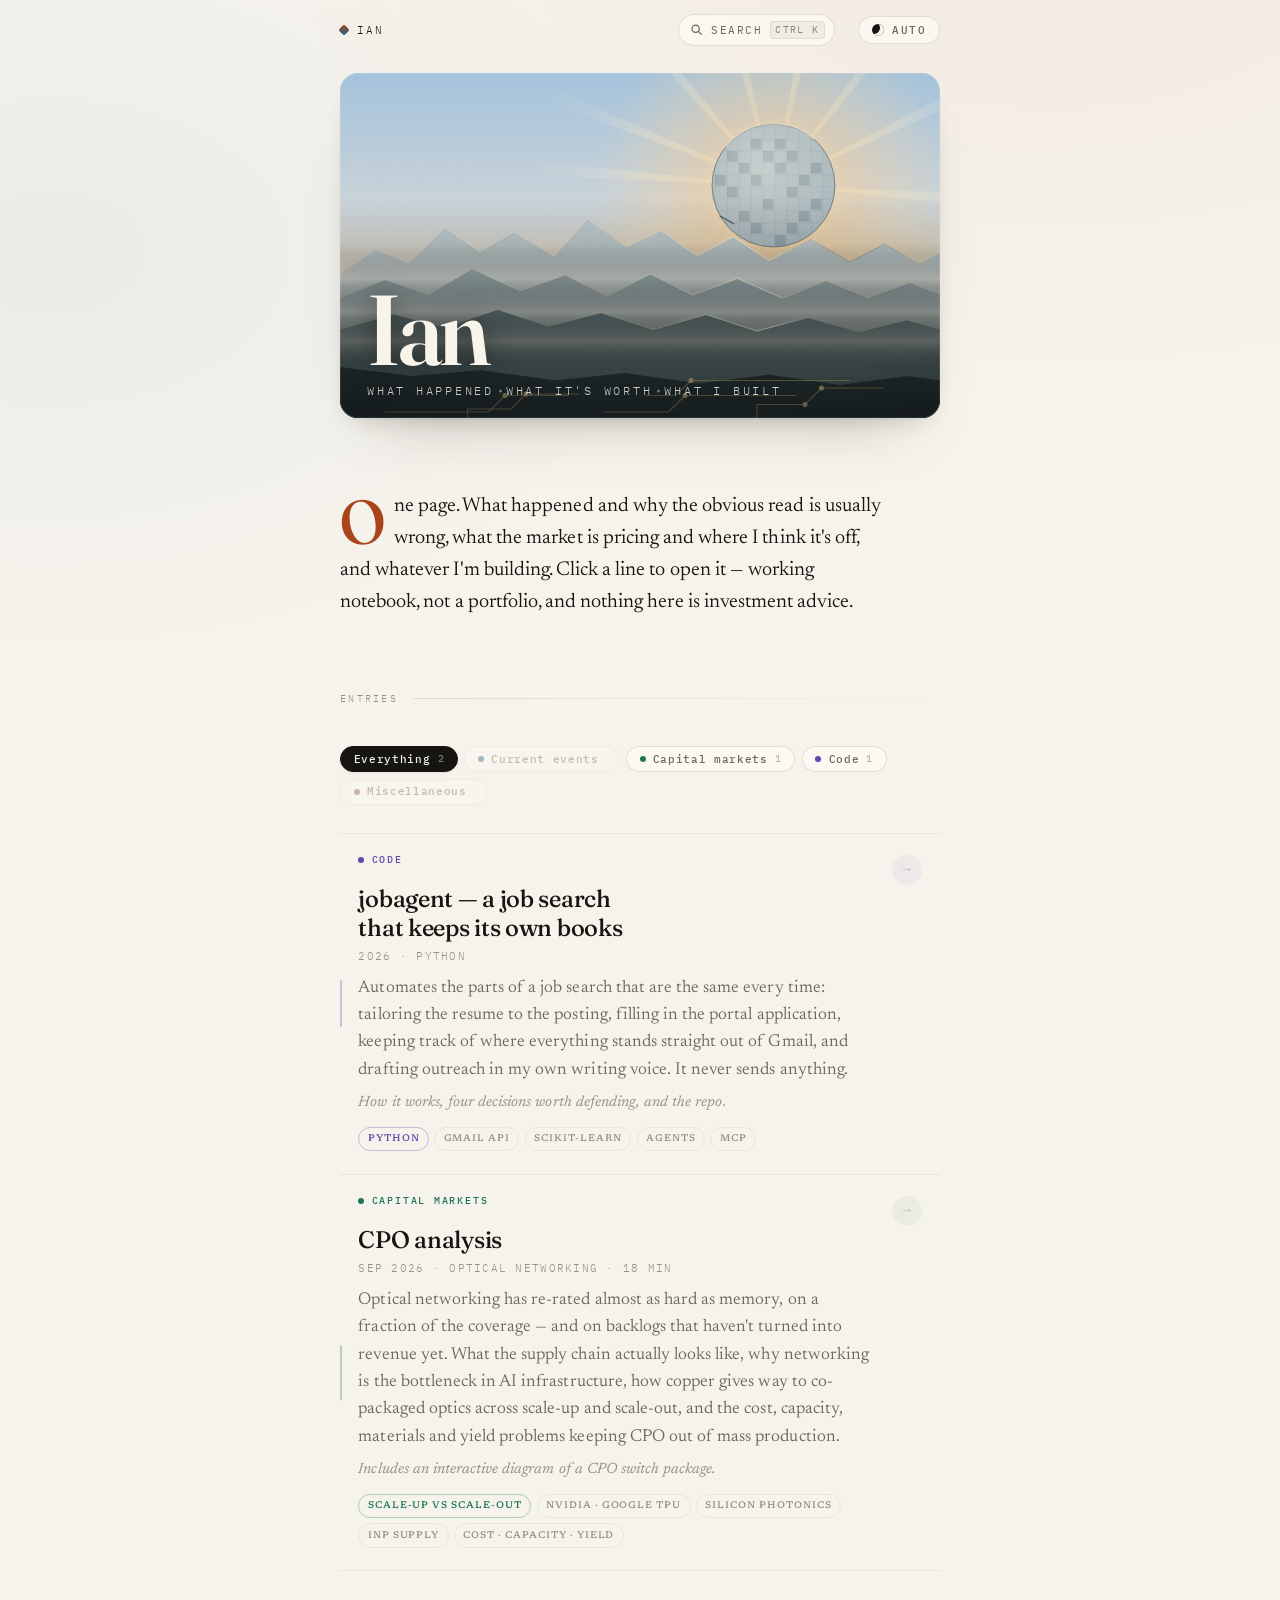
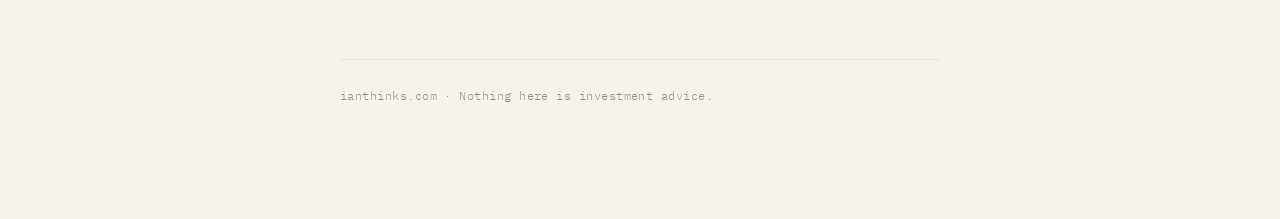
==== commit 56b17a7e: "Rename Stocks to Capital markets; add a Miscellaneous topic The markets slug, its CSS classes and th" ====
--- a/index.html
+++ b/index.html
@@ -270,8 +270,9 @@
   <nav class="filters" aria-label="Filter by topic">
     <button class="chip is-active" data-filter="all" aria-pressed="true"><span>Everything</span><span class="count" aria-hidden="true"></span></button>
     <button class="chip" data-filter="current" aria-pressed="false"><i class="dot d-current"></i><span>Current events</span><span class="count" aria-hidden="true"></span></button>
-    <button class="chip" data-filter="markets" aria-pressed="false"><i class="dot d-markets"></i><span>Stocks</span><span class="count" aria-hidden="true"></span></button>
+    <button class="chip" data-filter="markets" aria-pressed="false"><i class="dot d-markets"></i><span>Capital markets</span><span class="count" aria-hidden="true"></span></button>
     <button class="chip" data-filter="code" aria-pressed="false"><i class="dot d-code"></i><span>Code</span><span class="count" aria-hidden="true"></span></button>
+    <button class="chip" data-filter="misc" aria-pressed="false"><i class="dot d-misc"></i><span>Miscellaneous</span><span class="count" aria-hidden="true"></span></button>
   </nav>
   <p class="sr-only" role="status" aria-live="polite" id="filter-status"></p>
 
@@ -422,12 +423,12 @@
     <!-- Entries go here. Three worked patterns — a current-events read, a
          stock write-up with a numbers table, a code project — are kept in
          _entry-examples.html. Paste one in and rewrite it.
-         data-cat must be one of: current | markets | code -->
+         data-cat must be one of: current | markets | code | misc -->
 
     <li class="entry-item reveal" data-cat="markets">
       <details class="entry-card">
         <summary class="entry">
-          <span class="cat c-markets"><i class="dot d-markets"></i>Stocks</span>
+          <span class="cat c-markets"><i class="dot d-markets"></i>Capital markets</span>
           <span class="entry-title">CPO analysis</span>
           <span class="entry-meta">Sep 2026 · Optical networking · 18 min</span>
           <span class="entry-note">
@@ -1099,7 +1100,7 @@
         <p>What happened, and why the obvious read is usually wrong.</p>
       </li>
       <li>
-        <span class="cat c-markets"><i class="dot d-markets"></i>Stocks</span>
+        <span class="cat c-markets"><i class="dot d-markets"></i>Capital markets</span>
         <p>What the price implies, and which assumption I'd take the other side of.</p>
       </li>
       <li>
--- a/style.css
+++ b/style.css
@@ -26,6 +26,7 @@
   --c-current:  #1f6584;
   --c-code:   #6244ad;
   --c-markets: #1d7554;
+  --c-misc: #9b4f67;
 
   /* elevation */
   --shadow-1: 0 1px 1px rgba(32, 26, 16, .04),
@@ -93,6 +94,7 @@
     --c-current:  #74bada;
     --c-code:   #ab92e8;
     --c-markets: #68cb9c;
+    --c-misc: #e0a0b5;
 
     --shadow-1: 0 1px 1px rgba(0, 0, 0, .5),
                 0 2px 8px -2px rgba(0, 0, 0, .6);
@@ -159,6 +161,7 @@
   --c-current:  #74bada;
   --c-code:   #ab92e8;
   --c-markets: #68cb9c;
+  --c-misc: #e0a0b5;
 
   --shadow-1: 0 1px 1px rgba(0, 0, 0, .5),
               0 2px 8px -2px rgba(0, 0, 0, .6);
@@ -566,6 +569,7 @@
 .d-current  { background: var(--c-current); }
 .d-code   { background: var(--c-code); }
 .d-markets { background: var(--c-markets); }
+.d-misc   { background: var(--c-misc); }
 
 /* ---------------------------------------------------- feed */
 .entries {
@@ -595,6 +599,7 @@
 .entry-item[data-cat="current"] .entry { --tint: var(--c-current); }
 .entry-item[data-cat="code"]   .entry { --tint: var(--c-code); }
 .entry-item[data-cat="markets"] .entry { --tint: var(--c-markets); }
+.entry-item[data-cat="misc"] .entry { --tint: var(--c-misc); }
 
 /* accent rail: a hint at rest, nearly full height on hover */
 .entry::before {
@@ -645,6 +650,7 @@
 .c-current  { color: var(--c-current); }
 .c-code   { color: var(--c-code); }
 .c-markets { color: var(--c-markets); }
+.c-misc   { color: var(--c-misc); }
 
 .entry-title {
   display: block;
@@ -1054,6 +1060,7 @@
 .palette-hit[data-cat="current"] { --tint: var(--c-current); }
 .palette-hit[data-cat="markets"] { --tint: var(--c-markets); }
 .palette-hit[data-cat="code"]    { --tint: var(--c-code); }
+.palette-hit[data-cat="misc"]    { --tint: var(--c-misc); }
 .palette-hit .dot { align-self: center; background: var(--tint); }
 .palette-hit.is-active {
   background: color-mix(in srgb, var(--tint) 12%, transparent);
@@ -1167,6 +1174,7 @@
 .entry-item[data-cat="current"] .chart { --tint: var(--c-current); }
 .entry-item[data-cat="markets"] .chart { --tint: var(--c-markets); }
 .entry-item[data-cat="code"]    .chart { --tint: var(--c-code); }
+.entry-item[data-cat="misc"]    .chart { --tint: var(--c-misc); }
 .chart:focus-visible { outline: 2px solid var(--tint); outline-offset: 4px; }
 
 .chart-svg {
@@ -1635,3 +1643,4 @@
 .entry-item[data-cat="current"] .entry-body { --tint: var(--c-current); }
 .entry-item[data-cat="markets"] .entry-body { --tint: var(--c-markets); }
 .entry-item[data-cat="code"]    .entry-body { --tint: var(--c-code); }
+.entry-item[data-cat="misc"]    .entry-body { --tint: var(--c-misc); }
